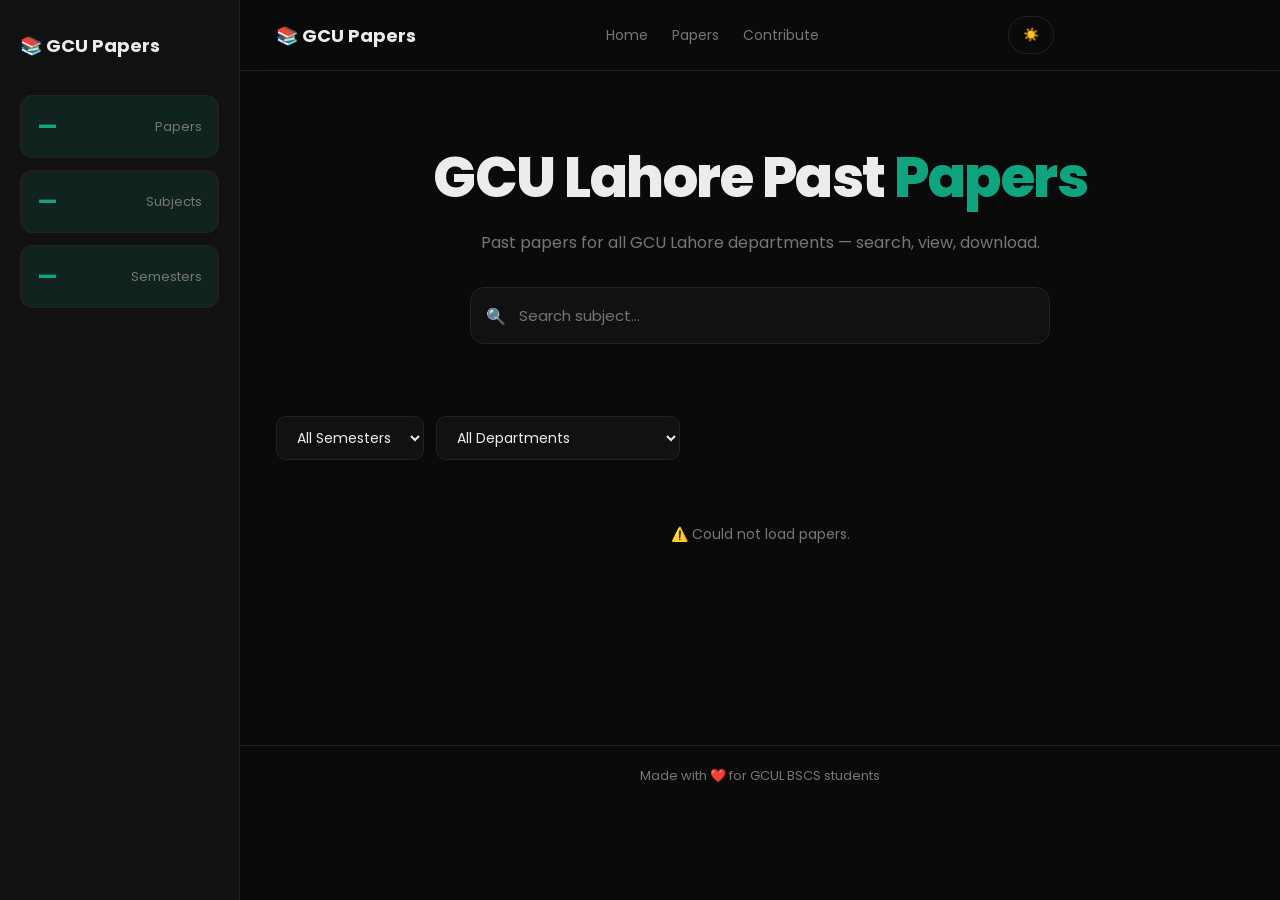
==== frontend/index.html @ 5650f7a6 "toggle theme feature done" ====
<!DOCTYPE html>
<html lang="en">

<head>
  <meta charset="UTF-8">
  <meta name="viewport" content="width=device-width, initial-scale=1.0">
  <meta name="description" content="GCU Lahore past papers for all departments — BSCS, BSSE, BSIT, BSAI and more. Free download.">
<meta name="keywords" content="GCU Lahore past papers, GCUL papers, BSCS past papers, GCU exam papers">
<meta name="author" content="GCU Lahore Students">

<!-- Open Graph (for WhatsApp/Facebook preview) -->
<meta property="og:title" content="GCU Lahore Past Papers">
<meta property="og:description" content="All GCU Lahore past papers in one place — free download">
<meta property="og:url" content="https://gculpapersai.vercel.app">
  <title> GCUL Papers AI</title>
  <link rel="icon" href="data:image/svg+xml,<svg xmlns='http://www.w3.org/2000/svg' viewBox='0 0 100 100'><text y='.9em' font-size='90'>📚</text></svg>">

  <!-- Fonts -->
  <link rel="preconnect" href="https://fonts.googleapis.com">
  <link href="https://fonts.googleapis.com/css2?family=Poppins:wght@700;800&family=DM+Sans:wght@400;500;600&display=swap" rel="stylesheet">

  <!-- Google Identity Services (for login) -->
  <script src="https://accounts.google.com/gsi/client" async defer></script>

  <link rel="stylesheet" href="style.css">
</head>

<body>

  <div class="app">

    <!-- ═══ SIDEBAR ═══ -->
    <aside class="sidebar">
      <div class="sidebar-logo">📚 GCU Papers</div>

      <div class="sidebar-stats">
        <div class="stat-pill">
          <strong id="statPapers">—</strong>
          <span>Papers</span>
        </div>
        <div class="stat-pill">
          <strong id="statSubjects">—</strong>
          <span>Subjects</span>
        </div>
        <div class="stat-pill">
          <strong id="statSemesters">—</strong>
          <span>Semesters</span>
        </div>
      </div>
    </aside>

    <!-- ═══ MAIN ═══ -->
    <div class="main">

      <!-- Topbar -->
      <nav class="topbar">
        <div class="topbar-logo">📚 GCU Papers</div>

        <div class="topbar-links">
          <a href="#">Home</a>
          <a href="#">Papers</a>
          <a href="https://forms.gle/YOUR_FORM_ID" target="_blank">Contribute</a>
        </div>
        <button class="btn btn-outline" onclick="toggleTheme()" id="themeBtn">☀️</button>
        <!-- Google Login Button renders here -->
        <div id="authSection">
          <div id="googleBtn"></div>
        </div>
      </nav>

      <!-- Hero -->
      <section class="hero">
       <title>📚 GCU Lahore Past Papers</title>

<h1>GCU Lahore Past <span>Papers</span></h1>
<p>Past papers for all GCU Lahore departments — search, view, download.</p>

        <div class="search-wrap">
          <span class="search-icon">🔍</span>
          <input id="searchInput" type="text" placeholder="Search subject…" autocomplete="off">
        </div>
      </section>

      <!-- Toolbar -->
      <div class="toolbar">
        <select id="semesterFilter">
          <option value="">All Semesters</option>
          <option value="1">Semester 1</option>
          <option value="2">Semester 2</option>
          <option value="3">Semester 3</option>
          <option value="4">Semester 4</option>
          <option value="5">Semester 5</option>
          <option value="6">Semester 6</option>
          <option value="7">Semester 7</option>
          <option value="8">Semester 8</option>
        </select>

        <select id="deptFilter">
        <option value="">All Departments</option>
        <option value="BSCS">BS Computer Science</option>
        <option value="BSSE">BS Software Engineering</option>
        <option value="BSIT">BS Information Technology</option>
        <option value="BSAI">BS Artificial Intelligence</option>
        <option value="BSMATH">BS Mathematics</option>
        <option value="BSPHY">BS Physics</option>
        <option value="BSCHEM">BS Chemistry</option>
        <option value="BSECON">BS Economics</option>
        <option value="BSENG">BS English</option>
        <option value="BSURDU">BS Urdu</option>
        <option value="BSISL">BS Islamiyat</option>
        <option value="BSSTAT">BS Statistics</option>
        <option value="BSPSYCH">BS Psychology</option>
        <option value="BBA">BBA</option>
        <option value="OTHER">Other</option>
</select>

        <span id="resultCount"></span>
      </div>

      <!-- Papers Grid -->
      <div class="papers-grid" id="papersGrid">
        <p class="state-msg">Loading papers…</p>
      </div>

        <div id="pagination" style="display:flex; justify-content:center; align-items:center; gap:16px; padding:20px 0 60px;"></div>
      <footer>Made with ❤️ for GCUL BSCS students</footer>
    </div>

  </div>

  <!-- ═══ PDF MODAL ═══ -->
  <div class="modal-overlay" id="pdfModal">
    <div class="modal-box">
      <div class="modal-header">
        <span id="pdfTitle">Paper Preview</span>
        <button class="modal-close" id="closeModal">✕</button>
      </div>
      <iframe id="pdfViewer" src=""></iframe>
    </div>
  </div>

  <!-- ═══ UPLOAD MODAL ═══ -->
  <div class="modal-overlay" id="uploadModal">
    <div class="modal-box modal-box--form">

      <div class="modal-header">
        <span>Upload a Paper</span>
        <button class="modal-close" onclick="closeUploadModal()">✕</button>
      </div>

      <form id="uploadForm" class="upload-form">

        <div class="form-row">
          <label>Subject Name
            <input type="text" name="subject" placeholder="e.g. Computer Networks" required>
          </label>
        </div>

        <div class="form-row form-row--2col">
          <label>Semester
            <select name="semester" required>
              <option value="">Select</option>
              <option value="1">1</option><option value="2">2</option>
              <option value="3">3</option><option value="4">4</option>
              <option value="5">5</option><option value="6">6</option>
              <option value="7">7</option><option value="8">8</option>
            </select>
          </label>

          <label>Year
            <input type="number" name="year" placeholder="2024" min="2000" max="2099" required>
          </label>
        </div>

        <div class="form-row form-row--2col">
          <label>Paper Type
            <select name="type" required>
              <option value="">Select</option>
              <option value="Mid Term">Mid Term</option>
              <option value="Final Term">Final Term</option>
            </select>
          </label>

          <label>Department
            <select name="department" required>
              <option value="">Select</option>
              <option value="BSCS">BSCS</option>
              <option value="BSSE">BSSE</option>
              <option value="BSIT">BSIT</option>
              <option value="BSAI">BSAI</option>
            </select>
          </label>
        </div>

        <div class="form-row">
          <label>PDF File (max 10MB)
            <input type="file" name="pdfFile" accept=".pdf" required>
          </label>
        </div>

        <p id="uploadStatus" class="upload-status"></p>

        <button type="submit" class="btn btn-download" style="width:100%; padding:14px;">
          Upload Paper
        </button>

      </form>

    </div>
  </div>

  <!-- Scripts — order matters -->
  <script src="config.js"></script>
  <script src="auth.js"></script>
  <script src="upload.js"></script>
  <script src="script.js"></script>

</body>
</html>
---- frontend/style.css ----
/* ============================================================
   TOKENS
   ============================================================ */
:root {
  --bg:          #0a0a0a;
  --topbar:      rgba(10,10,10,.9);
  --surface:     #111111;
  --border:      #222222;
  --border-hover:#10a37f44;
  --text:        #ececec;
  --muted:       #777777;
  --accent:      #10a37f;
  --accent-dim:  rgba(16,163,127,.12);
  --danger:      #e53e3e;
  --radius-card: 16px;
  --radius-btn:  10px;
  --radius-badge:50px;
  --font-main:   'Poppins', sans-serif;
  --font-body:   'Poppins', sans-serif;
  --transition:  .2s ease;
}

/* Light mode — just override tokens */
body.light {
  --bg:          #f5f5f5;
  --surface:     #ffffff;
  --border:      #e0e0e0;
  --topbar:      #dedeeb;
  --border-hover:#10a37f44;
  --text:        #111111;
  --muted:       #666666;
  --accent:      #10a37f;
  --accent-dim:  rgba(16,163,127,.1);
}
/* ============================================================
   RESET & BASE
   ============================================================ */
*, *::before, *::after { box-sizing: border-box; margin: 0; padding: 0; }

body {
  font-family: var(--font-body);
  background: var(--bg);
  color: var(--text);
  min-height: 100vh;
}

/* ============================================================
   LAYOUT
   ============================================================ */
.app {
  display: grid;
  grid-template-columns: 240px 1fr;
  min-height: 100vh;
}

@media (max-width: 860px) {
  .app { grid-template-columns: 1fr; }
  .sidebar { display: none; }
}

/* ============================================================
   SIDEBAR
   ============================================================ */
.sidebar {
  background: var(--surface);
  border-right: 1px solid var(--border);
  padding: 32px 20px;
  position: sticky;
  top: 0;
  height: 100vh;
  display: flex;
  flex-direction: column;
  gap: 36px;
}

.sidebar-logo {
  font-family: var(--font-main);
  font-size: 18px;
  font-weight: 700;
}

.sidebar-stats { display: flex; flex-direction: column; gap: 12px; }

.stat-pill {
  background: var(--accent-dim);
  border: 1px solid var(--border);
  border-radius: 12px;
  padding: 14px 16px;
  display: flex;
  justify-content: space-between;
  align-items: center;
}

.stat-pill strong { font-family: var(--font-main); font-size: 22px; color: var(--accent); }
.stat-pill span   { color: var(--muted); font-size: 13px; }

/* ============================================================
   TOPBAR
   ============================================================ */
.topbar {
  display: flex;
  justify-content: space-between;
  align-items: center;
  padding: 16px 36px;
  border-bottom: 1px solid var(--border);
  position: sticky;
  top: 0;
  background: var(--topbar);
  backdrop-filter: blur(12px);
  z-index: 50;
  gap: 16px;
  flex-wrap: wrap;
}

.topbar-logo { font-family: var(--font-main); font-size: 18px; font-weight: 700; }

.topbar-links { display: flex; gap: 24px; }
.topbar-links a { color: var(--muted); text-decoration: none; font-size: 14px; transition: color var(--transition); }
.topbar-links a:hover { color: var(--text); }

/* ── Auth Section ── */
#authSection { display: flex; align-items: center; }

.user-info {
  display: flex;
  align-items: center;
  gap: 10px;
}

.user-avatar {
  width: 32px;
  height: 32px;
  border-radius: 50%;
  object-fit: cover;
}

.user-name { font-size: 14px; color: var(--muted); }

@media (max-width: 520px) { .topbar-links { display: none; } }

/* ============================================================
   HERO
   ============================================================ */
.hero { padding: 64px 36px 40px; text-align: center; }

.hero h1 {
  font-family: var(--font-main);
  font-size: clamp(32px, 5vw, 56px);
  font-weight: 800;
  letter-spacing: -1.5px;
  margin-bottom: 10px;
}

.hero h1 span { color: var(--accent); }
.hero p { color: var(--muted); font-size: 16px; margin-bottom: 32px; }

.search-wrap { max-width: 580px; margin: 0 auto; position: relative; }

.search-wrap input {
  width: 100%;
  padding: 16px 20px 16px 48px;
  background: var(--surface);
  border: 1px solid var(--border);
  border-radius: 14px;
  color: var(--text);
  font-family: var(--font-body);
  font-size: 15px;
  outline: none;
  transition: border-color var(--transition);
}

.search-wrap input:focus { border-color: var(--accent); }

.search-icon {
  position: absolute;
  left: 16px;
  top: 50%;
  transform: translateY(-50%);
  color: var(--muted);
  pointer-events: none;
}

/* ============================================================
   TOOLBAR
   ============================================================ */
.toolbar {
  display: flex;
  align-items: center;
  gap: 12px;
  padding: 0 36px;
  margin: 32px 0 24px;
  flex-wrap: wrap;
}

.toolbar select {
  background: var(--surface);
  color: var(--text);
  border: 1px solid var(--border);
  border-radius: 10px;
  padding: 10px 16px;
  font-family: var(--font-body);
  font-size: 14px;
  outline: none;
  cursor: pointer;
}

#resultCount { margin-left: auto; color: var(--muted); font-size: 13px; }

/* ============================================================
   PAPERS GRID & CARD
   ============================================================ */
.papers-grid {
  display: grid;
  grid-template-columns: repeat(auto-fill, minmax(300px, 1fr));
  gap: 20px;
  padding: 0 36px 80px;
}

.paper-card {
  background: var(--surface);
  border: 1px solid var(--border);
  border-radius: var(--radius-card);
  padding: 22px;
  display: flex;
  flex-direction: column;
  gap: 10px;
  justify-content: space-between;
  transition: border-color var(--transition), transform var(--transition);
}

.paper-card:hover { border-color: var(--border-hover); transform: translateY(-3px); }

.card-top { display: flex; gap: 8px; flex-wrap: wrap; }

.badge {
  background: var(--accent-dim);
  color: var(--accent);
  font-size: 11px;
  font-weight: 600;
  padding: 4px 10px;
  border-radius: var(--radius-badge);
}

.badge-year { color: var(--muted); background: transparent; border: 1px solid var(--border); }
.badge-dept { color: #a78bfa;      background: rgba(167,139,250,.1); }

.card-title { font-family: var(--font-main); font-size: 16px; font-weight: 700; line-height: 1.35; }
.card-type  { color: var(--muted); font-size: 13px; }

.card-buttons { display: flex; gap: 10px; margin-top: 6px; }

/* ============================================================
   BUTTONS
   ============================================================ */
.btn {
  flex: 1;
  padding: 11px;
  border: none;
  border-radius: var(--radius-btn);
  font-family: var(--font-body);
  font-size: 13px;
  font-weight: 600;
  cursor: pointer;
  transition: opacity var(--transition);
}

.btn:hover    { opacity: .85; }
.btn-view     { background: #1e1e1e; color: var(--text); border: 1px solid var(--border); }
.btn-download { background: var(--accent); color: #fff; }
.btn-upload   { background: var(--accent); color: #fff; padding: 9px 18px; border-radius: 50px; flex: none; font-size: 13px; }
.btn-outline  { background: transparent; color: var(--muted); border: 1px solid var(--border); padding: 8px 14px; border-radius: 50px; flex: none; font-size: 13px; }

/* ============================================================
   MODALS (shared styles)
   ============================================================ */
.modal-overlay {
  position: fixed;
  inset: 0;
  background: rgba(0,0,0,.8);
  display: none;
  justify-content: center;
  align-items: center;
  z-index: 999;
}

.modal-overlay.active { display: flex; }

.modal-box {
  width: 96%;
  height: 92vh;
  background: var(--surface);
  border: 1px solid var(--border);
  border-radius: 18px;
  overflow: hidden;
  display: flex;
  flex-direction: column;
}

/* Smaller box for upload form */
.modal-box--form {
  height: auto;
  max-width: 520px;
  max-height: 92vh;
  overflow-y: auto;
}

.modal-header {
  display: flex;
  justify-content: space-between;
  align-items: center;
  padding: 16px 22px;
  border-bottom: 1px solid var(--border);
  font-family: var(--font-main);
  font-weight: 700;
  position: sticky;
  top: 0;
  background: var(--surface);
}

.modal-close {
  background: none;
  border: none;
  color: var(--muted);
  font-size: 22px;
  cursor: pointer;
  transition: color var(--transition);
  line-height: 1;
}

.modal-close:hover { color: var(--text); }

#pdfViewer { flex: 1; width: 100%; border: none; background: #fff; }

/* ============================================================
   UPLOAD FORM
   ============================================================ */
.upload-form { padding: 24px; display: flex; flex-direction: column; gap: 18px; }

.form-row { display: flex; flex-direction: column; gap: 6px; }

.form-row--2col { display: grid; grid-template-columns: 1fr 1fr; gap: 14px; }

.form-row label {
  font-size: 13px;
  color: var(--muted);
  display: flex;
  flex-direction: column;
  gap: 6px;
}

.upload-form input,
.upload-form select {
  background: #1a1a1a;
  border: 1px solid var(--border);
  border-radius: 10px;
  color: var(--text);
  font-family: var(--font-body);
  font-size: 14px;
  padding: 11px 14px;
  outline: none;
  transition: border-color var(--transition);
}

.upload-form input:focus,
.upload-form select:focus { border-color: var(--accent); }

/* Status message */
.upload-status { font-size: 13px; min-height: 20px; text-align: center; }
.upload-status.success { color: var(--accent); }
.upload-status.error   { color: var(--danger); }
.upload-status.loading { color: var(--muted); }

/* ============================================================
   MISC
   ============================================================ */
.state-msg { color: var(--muted); font-size: 14px; padding: 40px 0; text-align: center; grid-column: 1/-1; }
.auth-error { color: var(--danger); font-size: 12px; margin-top: 6px; }

footer { border-top: 1px solid var(--border); padding: 20px 36px; color: var(--muted); font-size: 13px; text-align: center; }
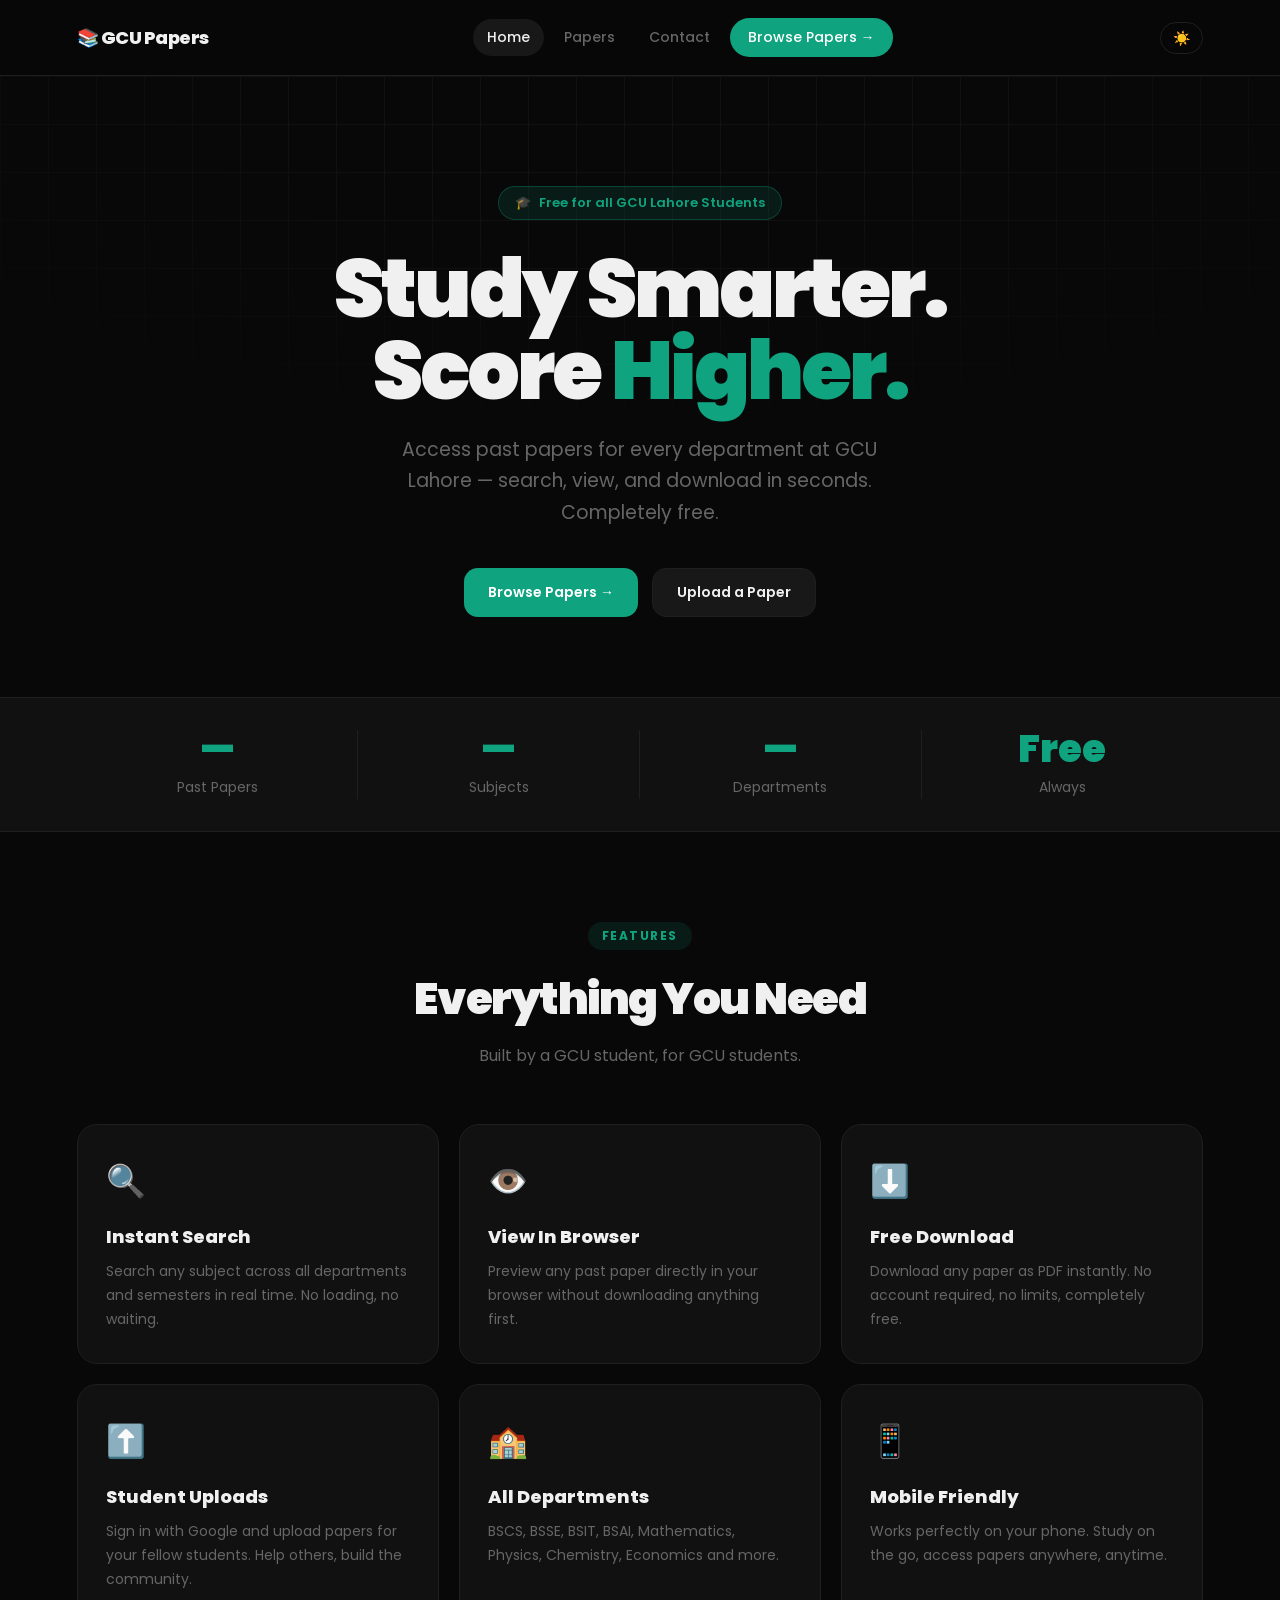
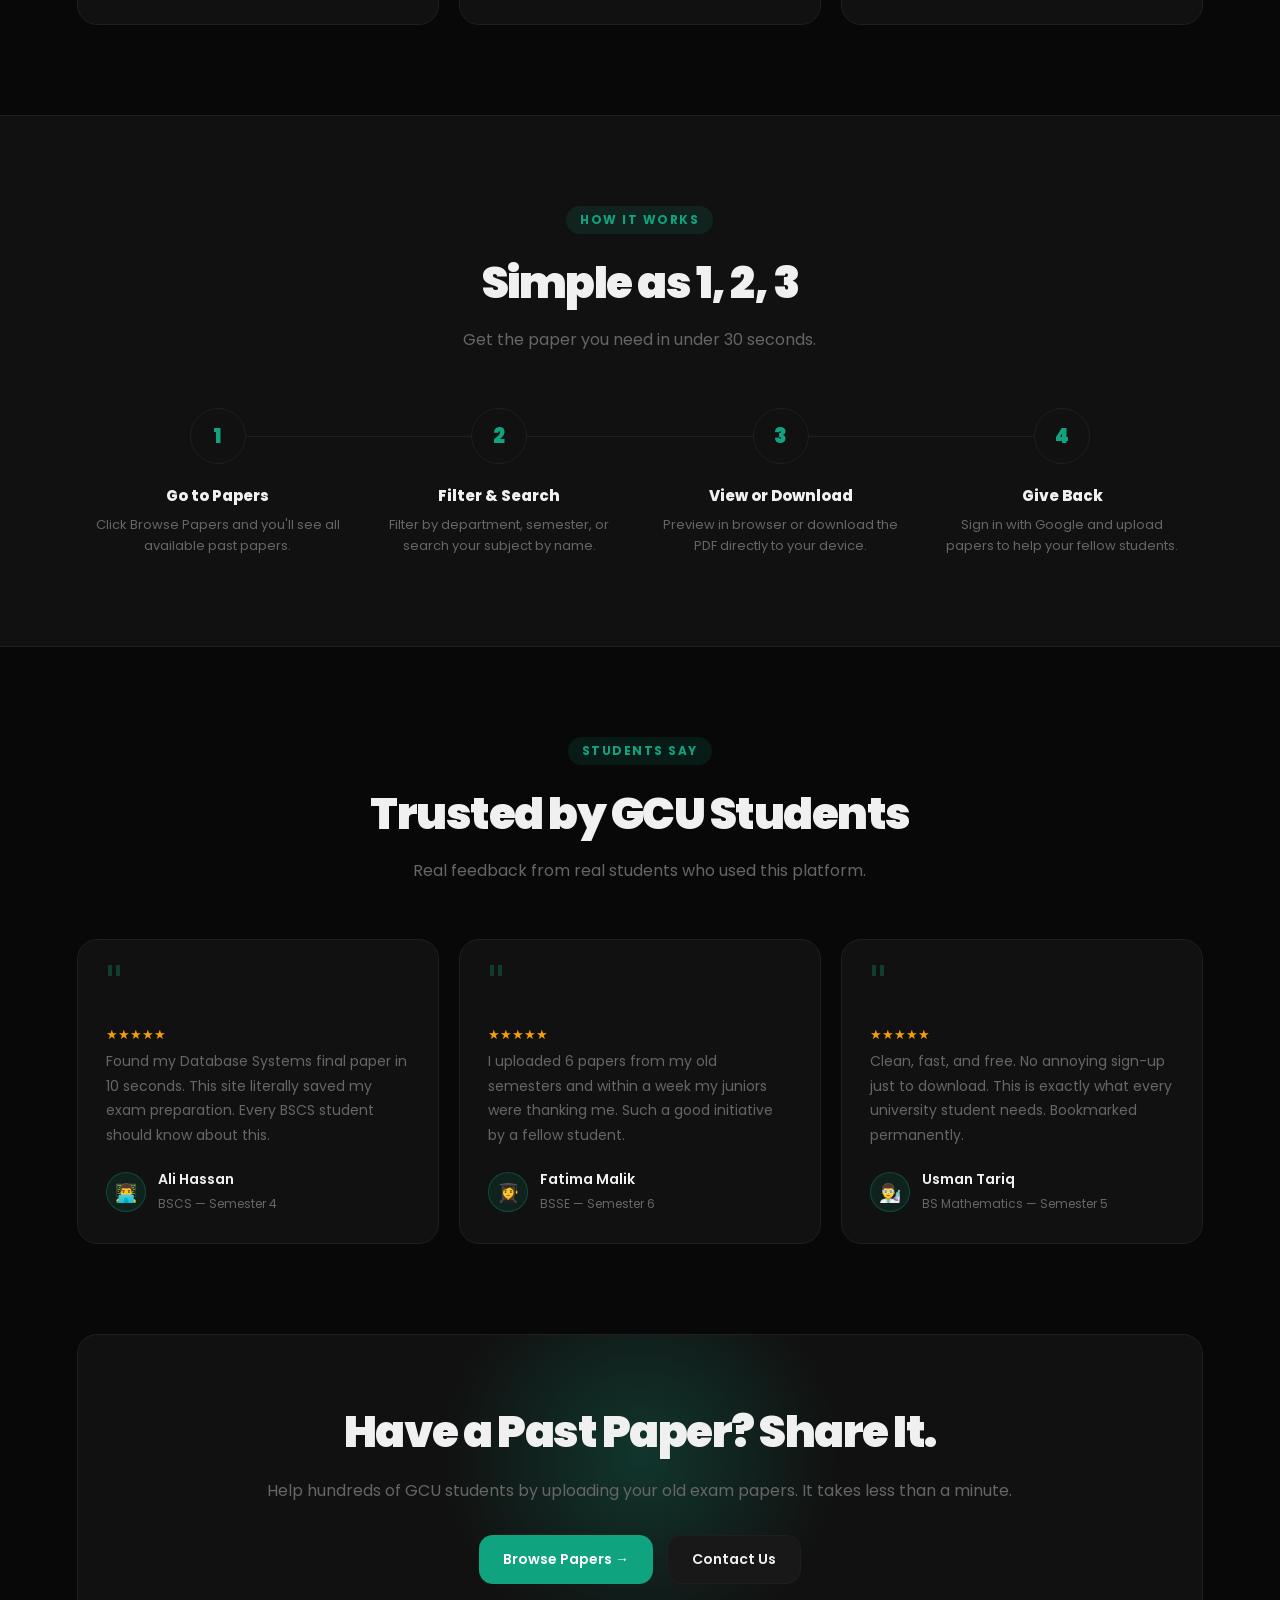
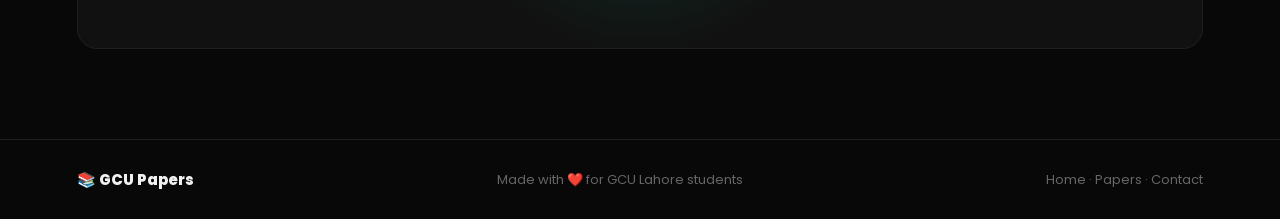
==== commit 7530211d: "V2 of frontend" ====
--- a/frontend/index.html
+++ b/frontend/index.html
@@ -1,219 +1,592 @@
 <!DOCTYPE html>
 <html lang="en">
-
 <head>
   <meta charset="UTF-8">
   <meta name="viewport" content="width=device-width, initial-scale=1.0">
-  <meta name="description" content="GCU Lahore past papers for all departments — BSCS, BSSE, BSIT, BSAI and more. Free download.">
-<meta name="keywords" content="GCU Lahore past papers, GCUL papers, BSCS past papers, GCU exam papers">
-<meta name="author" content="GCU Lahore Students">
-
-<!-- Open Graph (for WhatsApp/Facebook preview) -->
-<meta property="og:title" content="GCU Lahore Past Papers">
-<meta property="og:description" content="All GCU Lahore past papers in one place — free download">
-<meta property="og:url" content="https://gculpapersai.vercel.app">
-  <title> GCUL Papers AI</title>
+  <title>📚 GCU Lahore Past Papers</title>
+  <meta name="description" content="Search, view and download past papers for all GCU Lahore departments — free for every student.">
   <link rel="icon" href="data:image/svg+xml,<svg xmlns='http://www.w3.org/2000/svg' viewBox='0 0 100 100'><text y='.9em' font-size='90'>📚</text></svg>">
-
-  <!-- Fonts -->
-  <link rel="preconnect" href="https://fonts.googleapis.com">
-  <link href="https://fonts.googleapis.com/css2?family=Poppins:wght@700;800&family=DM+Sans:wght@400;500;600&display=swap" rel="stylesheet">
-
-  <!-- Google Identity Services (for login) -->
-  <script src="https://accounts.google.com/gsi/client" async defer></script>
-
-  <link rel="stylesheet" href="style.css">
+  <link rel="stylesheet" href="shared.css">
+  <style>
+    /* ── HERO ── */
+    .hero {
+      padding: 110px 0 80px;
+      text-align: center;
+      position: relative;
+      overflow: hidden;
+    }
+
+    /* subtle grid background */
+    .hero::before {
+      content: '';
+      position: absolute;
+      inset: 0;
+      background-image:
+        linear-gradient(var(--border) 1px, transparent 1px),
+        linear-gradient(90deg, var(--border) 1px, transparent 1px);
+      background-size: 48px 48px;
+      opacity: .4;
+      pointer-events: none;
+    }
+
+    /* radial fade over grid */
+    .hero::after {
+      content: '';
+      position: absolute;
+      inset: 0;
+      background: radial-gradient(ellipse 70% 60% at 50% 0%, transparent 40%, var(--bg) 100%);
+      pointer-events: none;
+    }
+
+    .hero-inner { position: relative; z-index: 1; }
+
+    .hero-badge {
+      display: inline-flex;
+      align-items: center;
+      gap: 8px;
+      background: var(--accent-dim);
+      border: 1px solid rgba(16,163,127,.3);
+      border-radius: var(--radius-pill);
+      padding: 6px 16px;
+      font-size: 13px;
+      color: var(--accent);
+      font-weight: 600;
+      margin-bottom: 28px;
+    }
+
+    .hero h1 {
+      font-family: var(--font-display);
+      font-size: clamp(42px, 7vw, 82px);
+      font-weight: 900;
+      line-height: 1.0;
+      letter-spacing: -3px;
+      margin-bottom: 22px;
+    }
+
+    .hero h1 em {
+      font-style: normal;
+      color: var(--accent);
+    }
+
+    .hero-sub {
+      font-size: clamp(16px, 2vw, 19px);
+      color: var(--muted);
+      max-width: 520px;
+      margin: 0 auto 40px;
+      line-height: 1.65;
+    }
+
+    .hero-actions {
+      display: flex;
+      gap: 14px;
+      justify-content: center;
+      flex-wrap: wrap;
+    }
+
+    /* ── STATS BAR ── */
+    .stats-bar {
+      border-top: 1px solid var(--border);
+      border-bottom: 1px solid var(--border);
+      padding: 32px 0;
+      background: var(--surface);
+    }
+
+    .stats-grid {
+      display: grid;
+      grid-template-columns: repeat(4, 1fr);
+      gap: 0;
+    }
+
+    .stat-item {
+      text-align: center;
+      padding: 0 20px;
+      border-right: 1px solid var(--border);
+    }
+
+    .stat-item:last-child { border-right: none; }
+
+    .stat-number {
+      font-family: var(--font-display);
+      font-size: 38px;
+      font-weight: 900;
+      color: var(--accent);
+      display: block;
+      line-height: 1;
+      margin-bottom: 6px;
+    }
+
+    .stat-label { color: var(--muted); font-size: 14px; }
+
+    @media (max-width: 640px) {
+      .stats-grid { grid-template-columns: repeat(2, 1fr); }
+      .stat-item:nth-child(2) { border-right: none; }
+      .stat-item:nth-child(3) { border-right: 1px solid var(--border); }
+      .stat-item:nth-child(1),
+      .stat-item:nth-child(2) { border-bottom: 1px solid var(--border); padding-bottom: 24px; }
+      .stat-item:nth-child(3),
+      .stat-item:nth-child(4) { padding-top: 24px; }
+    }
+
+    /* ── FEATURES ── */
+    .features-grid {
+      display: grid;
+      grid-template-columns: repeat(3, 1fr);
+      gap: 20px;
+    }
+
+    @media (max-width: 760px) { .features-grid { grid-template-columns: 1fr; } }
+
+    .feature-card {
+      background: var(--surface);
+      border: 1px solid var(--border);
+      border-radius: var(--radius-lg);
+      padding: 32px 28px;
+      transition: border-color var(--t), transform var(--t);
+    }
+
+    .feature-card:hover {
+      border-color: var(--accent-glow);
+      transform: translateY(-4px);
+    }
+
+    .feature-icon {
+      font-size: 32px;
+      margin-bottom: 18px;
+      display: block;
+    }
+
+    .feature-card h3 {
+      font-family: var(--font-display);
+      font-size: 18px;
+      font-weight: 800;
+      margin-bottom: 10px;
+    }
+
+    .feature-card p { color: var(--muted); font-size: 14px; line-height: 1.7; }
+
+    /* ── HOW IT WORKS ── */
+    .steps {
+      display: grid;
+      grid-template-columns: repeat(4, 1fr);
+      gap: 0;
+      position: relative;
+    }
+
+    .steps::before {
+      content: '';
+      position: absolute;
+      top: 28px;
+      left: 12.5%;
+      right: 12.5%;
+      height: 1px;
+      background: var(--border);
+    }
+
+    @media (max-width: 760px) {
+      .steps { grid-template-columns: 1fr 1fr; gap: 32px; }
+      .steps::before { display: none; }
+    }
+
+    @media (max-width: 480px) { .steps { grid-template-columns: 1fr; } }
+
+    .step { text-align: center; padding: 0 16px; }
+
+    .step-num {
+      width: 56px;
+      height: 56px;
+      border-radius: 50%;
+      background: var(--surface);
+      border: 1px solid var(--border);
+      display: flex;
+      align-items: center;
+      justify-content: center;
+      font-family: var(--font-display);
+      font-size: 20px;
+      font-weight: 900;
+      color: var(--accent);
+      margin: 0 auto 20px;
+      position: relative;
+      z-index: 1;
+    }
+
+    .step h4 {
+      font-family: var(--font-display);
+      font-size: 15px;
+      font-weight: 800;
+      margin-bottom: 8px;
+    }
+
+    .step p { color: var(--muted); font-size: 13px; line-height: 1.6; }
+
+    /* ── TESTIMONIALS ── */
+    .testimonials-grid {
+      display: grid;
+      grid-template-columns: repeat(3, 1fr);
+      gap: 20px;
+    }
+
+    @media (max-width: 760px) { .testimonials-grid { grid-template-columns: 1fr; } }
+
+    .testimonial-card {
+      background: var(--surface);
+      border: 1px solid var(--border);
+      border-radius: var(--radius-lg);
+      padding: 28px;
+      position: relative;
+      transition: border-color var(--t);
+    }
+
+    .testimonial-card:hover { border-color: var(--accent-glow); }
+
+    .quote-mark {
+      font-family: var(--font-display);
+      font-size: 56px;
+      color: var(--accent);
+      opacity: .3;
+      line-height: .8;
+      margin-bottom: 12px;
+      display: block;
+    }
+
+    .testimonial-text {
+      font-size: 14px;
+      line-height: 1.75;
+      color: var(--muted);
+      margin-bottom: 22px;
+    }
+
+    .testimonial-author {
+      display: flex;
+      align-items: center;
+      gap: 12px;
+    }
+
+    .author-avatar {
+      width: 40px;
+      height: 40px;
+      border-radius: 50%;
+      background: var(--accent-dim);
+      border: 1px solid rgba(16,163,127,.3);
+      display: flex;
+      align-items: center;
+      justify-content: center;
+      font-size: 18px;
+      flex-shrink: 0;
+    }
+
+    .author-name {
+      font-weight: 600;
+      font-size: 14px;
+      display: block;
+    }
+
+    .author-dept { color: var(--muted); font-size: 12px; }
+
+    .stars { color: #f59e0b; font-size: 13px; margin-bottom: 4px; }
+
+    /* ── CTA BANNER ── */
+    .cta-banner {
+      background: var(--surface);
+      border: 1px solid var(--border);
+      border-radius: var(--radius-lg);
+      padding: 64px 48px;
+      text-align: center;
+      position: relative;
+      overflow: hidden;
+    }
+
+    .cta-banner::before {
+      content: '';
+      position: absolute;
+      top: -80px;
+      left: 50%;
+      transform: translateX(-50%);
+      width: 400px;
+      height: 400px;
+      background: radial-gradient(circle, var(--accent-glow) 0%, transparent 70%);
+      pointer-events: none;
+    }
+
+    .cta-banner h2 {
+      font-family: var(--font-display);
+      font-size: clamp(28px, 4vw, 44px);
+      font-weight: 900;
+      letter-spacing: -1.5px;
+      margin-bottom: 14px;
+      position: relative;
+    }
+
+    .cta-banner p {
+      color: var(--muted);
+      font-size: 16px;
+      margin-bottom: 32px;
+      position: relative;
+    }
+
+    .cta-banner .hero-actions { position: relative; }
+
+    /* ── SECTION HEADERS ── */
+    .section-header { text-align: center; margin-bottom: 56px; }
+
+    .section-tag {
+      display: inline-block;
+      background: var(--accent-dim);
+      color: var(--accent);
+      font-size: 12px;
+      font-weight: 700;
+      letter-spacing: 1.5px;
+      text-transform: uppercase;
+      padding: 5px 14px;
+      border-radius: var(--radius-pill);
+      margin-bottom: 16px;
+    }
+
+    .section-header h2 {
+      font-family: var(--font-display);
+      font-size: clamp(28px, 4vw, 44px);
+      font-weight: 900;
+      letter-spacing: -1.5px;
+      margin-bottom: 12px;
+    }
+
+    .section-header p { color: var(--muted); font-size: 16px; max-width: 480px; margin: 0 auto; }
+  </style>
 </head>
-
 <body>
 
-  <div class="app">
-
-    <!-- ═══ SIDEBAR ═══ -->
-    <aside class="sidebar">
-      <div class="sidebar-logo">📚 GCU Papers</div>
-
-      <div class="sidebar-stats">
-        <div class="stat-pill">
-          <strong id="statPapers">—</strong>
-          <span>Papers</span>
-        </div>
-        <div class="stat-pill">
-          <strong id="statSubjects">—</strong>
-          <span>Subjects</span>
-        </div>
-        <div class="stat-pill">
-          <strong id="statSemesters">—</strong>
-          <span>Semesters</span>
-        </div>
-      </div>
-    </aside>
-
-    <!-- ═══ MAIN ═══ -->
-    <div class="main">
-
-      <!-- Topbar -->
-      <nav class="topbar">
-        <div class="topbar-logo">📚 GCU Papers</div>
-
-        <div class="topbar-links">
-          <a href="#">Home</a>
-          <a href="#">Papers</a>
-          <a href="https://forms.gle/YOUR_FORM_ID" target="_blank">Contribute</a>
-        </div>
-        <button class="btn btn-outline" onclick="toggleTheme()" id="themeBtn">☀️</button>
-        <!-- Google Login Button renders here -->
-        <div id="authSection">
-          <div id="googleBtn"></div>
-        </div>
-      </nav>
-
-      <!-- Hero -->
-      <section class="hero">
-       <title>📚 GCU Lahore Past Papers</title>
-
-<h1>GCU Lahore Past <span>Papers</span></h1>
-<p>Past papers for all GCU Lahore departments — search, view, download.</p>
-
-        <div class="search-wrap">
-          <span class="search-icon">🔍</span>
-          <input id="searchInput" type="text" placeholder="Search subject…" autocomplete="off">
-        </div>
-      </section>
-
-      <!-- Toolbar -->
-      <div class="toolbar">
-        <select id="semesterFilter">
-          <option value="">All Semesters</option>
-          <option value="1">Semester 1</option>
-          <option value="2">Semester 2</option>
-          <option value="3">Semester 3</option>
-          <option value="4">Semester 4</option>
-          <option value="5">Semester 5</option>
-          <option value="6">Semester 6</option>
-          <option value="7">Semester 7</option>
-          <option value="8">Semester 8</option>
-        </select>
-
-        <select id="deptFilter">
-        <option value="">All Departments</option>
-        <option value="BSCS">BS Computer Science</option>
-        <option value="BSSE">BS Software Engineering</option>
-        <option value="BSIT">BS Information Technology</option>
-        <option value="BSAI">BS Artificial Intelligence</option>
-        <option value="BSMATH">BS Mathematics</option>
-        <option value="BSPHY">BS Physics</option>
-        <option value="BSCHEM">BS Chemistry</option>
-        <option value="BSECON">BS Economics</option>
-        <option value="BSENG">BS English</option>
-        <option value="BSURDU">BS Urdu</option>
-        <option value="BSISL">BS Islamiyat</option>
-        <option value="BSSTAT">BS Statistics</option>
-        <option value="BSPSYCH">BS Psychology</option>
-        <option value="BBA">BBA</option>
-        <option value="OTHER">Other</option>
-</select>
-
-        <span id="resultCount"></span>
-      </div>
-
-      <!-- Papers Grid -->
-      <div class="papers-grid" id="papersGrid">
-        <p class="state-msg">Loading papers…</p>
-      </div>
-
-        <div id="pagination" style="display:flex; justify-content:center; align-items:center; gap:16px; padding:20px 0 60px;"></div>
-      <footer>Made with ❤️ for GCUL BSCS students</footer>
-    </div>
-
+  <!-- NAV -->
+  <nav class="nav">
+    <div class="nav-logo">📚 GCU Papers</div>
+    <div class="nav-links">
+      <a href="index.html" class="active">Home</a>
+      <a href="papers.html">Papers</a>
+      <a href="contact.html">Contact</a>
+      <a href="papers.html" class="nav-cta btn">Browse Papers →</a>
+    </div>
+    <button class="theme-btn" onclick="toggleTheme()" id="themeBtn">☀️</button>
+  </nav>
+
+  <!-- HERO -->
+  <section class="hero">
+    <div class="container hero-inner">
+      <div class="hero-badge fade-up">
+        <span>🎓</span> Free for all GCU Lahore Students
+      </div>
+      <h1 class="fade-up-2">
+        Study Smarter.<br>
+        Score <em>Higher.</em>
+      </h1>
+      <p class="hero-sub fade-up-3">
+        Access past papers for every department at GCU Lahore —
+        search, view, and download in seconds. Completely free.
+      </p>
+      <div class="hero-actions fade-up-4">
+        <a href="papers.html" class="btn btn-primary">Browse Papers →</a>
+        <a href="papers.html#upload" class="btn btn-ghost">Upload a Paper</a>
+      </div>
+    </div>
+  </section>
+
+  <!-- STATS BAR -->
+  <div class="stats-bar">
+    <div class="container">
+      <div class="stats-grid">
+        <div class="stat-item">
+          <span class="stat-number" id="statPapers">—</span>
+          <span class="stat-label">Past Papers</span>
+        </div>
+        <div class="stat-item">
+          <span class="stat-number" id="statSubjects">—</span>
+          <span class="stat-label">Subjects</span>
+        </div>
+        <div class="stat-item">
+          <span class="stat-number" id="statDepts">—</span>
+          <span class="stat-label">Departments</span>
+        </div>
+        <div class="stat-item">
+          <span class="stat-number">Free</span>
+          <span class="stat-label">Always</span>
+        </div>
+      </div>
+    </div>
   </div>
 
-  <!-- ═══ PDF MODAL ═══ -->
-  <div class="modal-overlay" id="pdfModal">
-    <div class="modal-box">
-      <div class="modal-header">
-        <span id="pdfTitle">Paper Preview</span>
-        <button class="modal-close" id="closeModal">✕</button>
-      </div>
-      <iframe id="pdfViewer" src=""></iframe>
-    </div>
-  </div>
-
-  <!-- ═══ UPLOAD MODAL ═══ -->
-  <div class="modal-overlay" id="uploadModal">
-    <div class="modal-box modal-box--form">
-
-      <div class="modal-header">
-        <span>Upload a Paper</span>
-        <button class="modal-close" onclick="closeUploadModal()">✕</button>
-      </div>
-
-      <form id="uploadForm" class="upload-form">
-
-        <div class="form-row">
-          <label>Subject Name
-            <input type="text" name="subject" placeholder="e.g. Computer Networks" required>
-          </label>
-        </div>
-
-        <div class="form-row form-row--2col">
-          <label>Semester
-            <select name="semester" required>
-              <option value="">Select</option>
-              <option value="1">1</option><option value="2">2</option>
-              <option value="3">3</option><option value="4">4</option>
-              <option value="5">5</option><option value="6">6</option>
-              <option value="7">7</option><option value="8">8</option>
-            </select>
-          </label>
-
-          <label>Year
-            <input type="number" name="year" placeholder="2024" min="2000" max="2099" required>
-          </label>
-        </div>
-
-        <div class="form-row form-row--2col">
-          <label>Paper Type
-            <select name="type" required>
-              <option value="">Select</option>
-              <option value="Mid Term">Mid Term</option>
-              <option value="Final Term">Final Term</option>
-            </select>
-          </label>
-
-          <label>Department
-            <select name="department" required>
-              <option value="">Select</option>
-              <option value="BSCS">BSCS</option>
-              <option value="BSSE">BSSE</option>
-              <option value="BSIT">BSIT</option>
-              <option value="BSAI">BSAI</option>
-            </select>
-          </label>
-        </div>
-
-        <div class="form-row">
-          <label>PDF File (max 10MB)
-            <input type="file" name="pdfFile" accept=".pdf" required>
-          </label>
-        </div>
-
-        <p id="uploadStatus" class="upload-status"></p>
-
-        <button type="submit" class="btn btn-download" style="width:100%; padding:14px;">
-          Upload Paper
-        </button>
-
-      </form>
-
-    </div>
-  </div>
-
-  <!-- Scripts — order matters -->
+  <!-- FEATURES -->
+  <section class="section">
+    <div class="container">
+      <div class="section-header">
+        <span class="section-tag">Features</span>
+        <h2>Everything You Need</h2>
+        <p>Built by a GCU student, for GCU students.</p>
+      </div>
+      <div class="features-grid">
+        <div class="feature-card">
+          <span class="feature-icon">🔍</span>
+          <h3>Instant Search</h3>
+          <p>Search any subject across all departments and semesters in real time. No loading, no waiting.</p>
+        </div>
+        <div class="feature-card">
+          <span class="feature-icon">👁️</span>
+          <h3>View In Browser</h3>
+          <p>Preview any past paper directly in your browser without downloading anything first.</p>
+        </div>
+        <div class="feature-card">
+          <span class="feature-icon">⬇️</span>
+          <h3>Free Download</h3>
+          <p>Download any paper as PDF instantly. No account required, no limits, completely free.</p>
+        </div>
+        <div class="feature-card">
+          <span class="feature-icon">⬆️</span>
+          <h3>Student Uploads</h3>
+          <p>Sign in with Google and upload papers for your fellow students. Help others, build the community.</p>
+        </div>
+        <div class="feature-card">
+          <span class="feature-icon">🏫</span>
+          <h3>All Departments</h3>
+          <p>BSCS, BSSE, BSIT, BSAI, Mathematics, Physics, Chemistry, Economics and more.</p>
+        </div>
+        <div class="feature-card">
+          <span class="feature-icon">📱</span>
+          <h3>Mobile Friendly</h3>
+          <p>Works perfectly on your phone. Study on the go, access papers anywhere, anytime.</p>
+        </div>
+      </div>
+    </div>
+  </section>
+
+  <!-- HOW IT WORKS -->
+  <section class="section" style="background: var(--surface); border-top: 1px solid var(--border); border-bottom: 1px solid var(--border);">
+    <div class="container">
+      <div class="section-header">
+        <span class="section-tag">How It Works</span>
+        <h2>Simple as 1, 2, 3</h2>
+        <p>Get the paper you need in under 30 seconds.</p>
+      </div>
+      <div class="steps">
+        <div class="step">
+          <div class="step-num">1</div>
+          <h4>Go to Papers</h4>
+          <p>Click Browse Papers and you'll see all available past papers.</p>
+        </div>
+        <div class="step">
+          <div class="step-num">2</div>
+          <h4>Filter & Search</h4>
+          <p>Filter by department, semester, or search your subject by name.</p>
+        </div>
+        <div class="step">
+          <div class="step-num">3</div>
+          <h4>View or Download</h4>
+          <p>Preview in browser or download the PDF directly to your device.</p>
+        </div>
+        <div class="step">
+          <div class="step-num">4</div>
+          <h4>Give Back</h4>
+          <p>Sign in with Google and upload papers to help your fellow students.</p>
+        </div>
+      </div>
+    </div>
+  </section>
+
+  <!-- TESTIMONIALS -->
+  <section class="section">
+    <div class="container">
+      <div class="section-header">
+        <span class="section-tag">Students Say</span>
+        <h2>Trusted by GCU Students</h2>
+        <p>Real feedback from real students who used this platform.</p>
+      </div>
+      <div class="testimonials-grid">
+        <div class="testimonial-card">
+          <span class="quote-mark">"</span>
+          <div class="stars">★★★★★</div>
+          <p class="testimonial-text">Found my Database Systems final paper in 10 seconds. This site literally saved my exam preparation. Every BSCS student should know about this.</p>
+          <div class="testimonial-author">
+            <div class="author-avatar">👨‍💻</div>
+            <div>
+              <span class="author-name">Ali Hassan</span>
+              <span class="author-dept">BSCS — Semester 4</span>
+            </div>
+          </div>
+        </div>
+        <div class="testimonial-card">
+          <span class="quote-mark">"</span>
+          <div class="stars">★★★★★</div>
+          <p class="testimonial-text">I uploaded 6 papers from my old semesters and within a week my juniors were thanking me. Such a good initiative by a fellow student.</p>
+          <div class="testimonial-author">
+            <div class="author-avatar">👩‍🎓</div>
+            <div>
+              <span class="author-name">Fatima Malik</span>
+              <span class="author-dept">BSSE — Semester 6</span>
+            </div>
+          </div>
+        </div>
+        <div class="testimonial-card">
+          <span class="quote-mark">"</span>
+          <div class="stars">★★★★★</div>
+          <p class="testimonial-text">Clean, fast, and free. No annoying sign-up just to download. This is exactly what every university student needs. Bookmarked permanently.</p>
+          <div class="testimonial-author">
+            <div class="author-avatar">👨‍🔬</div>
+            <div>
+              <span class="author-name">Usman Tariq</span>
+              <span class="author-dept">BS Mathematics — Semester 5</span>
+            </div>
+          </div>
+        </div>
+      </div>
+    </div>
+  </section>
+
+  <!-- CTA BANNER -->
+  <section class="section" style="padding-top: 0;">
+    <div class="container">
+      <div class="cta-banner">
+        <h2>Have a Past Paper? Share It.</h2>
+        <p>Help hundreds of GCU students by uploading your old exam papers. It takes less than a minute.</p>
+        <div class="hero-actions">
+          <a href="papers.html" class="btn btn-primary">Browse Papers →</a>
+          <a href="contact.html" class="btn btn-ghost">Contact Us</a>
+        </div>
+      </div>
+    </div>
+  </section>
+
+  <!-- FOOTER -->
+  <footer class="footer">
+    <div class="footer-logo">📚 GCU Papers</div>
+    <p>Made with ❤️ for GCU Lahore students</p>
+    <p style="color: var(--muted); font-size: 13px;">
+      <a href="index.html" style="color:var(--muted);">Home</a> ·
+      <a href="papers.html" style="color:var(--muted);">Papers</a> ·
+      <a href="contact.html" style="color:var(--muted);">Contact</a>
+    </p>
+  </footer>
+
   <script src="config.js"></script>
-  <script src="auth.js"></script>
-  <script src="upload.js"></script>
-  <script src="script.js"></script>
+  <script>
+    // Theme toggle
+    function toggleTheme() {
+      const isLight = document.body.classList.toggle("light");
+      localStorage.setItem("theme", isLight ? "light" : "dark");
+      document.getElementById("themeBtn").textContent = isLight ? "🌙" : "☀️";
+    }
+    const saved = localStorage.getItem("theme");
+    if (saved === "light") {
+      document.body.classList.add("light");
+      document.getElementById("themeBtn").textContent = "🌙";
+    }
+
+    // Load live stats from API
+    async function loadStats() {
+      try {
+        const res  = await fetch(`${CONFIG.API_URL}/api/papers/`);
+        const data = await res.json();
+        document.getElementById("statPapers").textContent   = data.length;
+        document.getElementById("statSubjects").textContent = new Set(data.map(p => p.subject)).size;
+        document.getElementById("statDepts").textContent    = new Set(data.map(p => p.department)).size;
+      } catch { /* keep dashes */ }
+    }
+    loadStats();
+  </script>
 
 </body>
-</html>
+</html>
--- a/frontend/shared.css
+++ b/frontend/shared.css
@@ -0,0 +1,180 @@
+/* ============================================================
+   shared.css — tokens + components used across all pages
+   ============================================================ */
+
+/* ── Google Fonts ── */
+@import url('https://fonts.googleapis.com/css2?family=Poppins:wght@700;800;900&family=DM+Sans:ital,opsz,wght@0,9..40,400;0,9..40,500;0,9..40,600;1,9..40,400&display=swap');
+
+/* ── Tokens ── */
+:root {
+  --bg:         #080808;
+  --surface:    #111111;
+  --surface2:   #181818;
+  --border:     #1f1f1f;
+  --text:       #f0f0f0;
+  --muted:      #666666;
+  --accent:     #10a37f;
+  --accent-dim: rgba(16,163,127,.12);
+  --accent-glow:rgba(16,163,127,.25);
+  --danger:     #e53e3e;
+
+  --font-display: 'Poppins', sans-serif;
+  --font-body:    'Poppins', sans-serif;
+
+  --radius-sm:  8px;
+  --radius-md:  14px;
+  --radius-lg:  20px;
+  --radius-pill:50px;
+
+  --ease: cubic-bezier(.16,1,.3,1);
+  --t:    .22s;
+}
+
+/* Light mode */
+body.light {
+  --bg:         #f7f7f5;
+  --surface:    #ffffff;
+  --surface2:   #f0f0ee;
+  --border:     #e5e5e5;
+  --text:       #111111;
+  --muted:      #888888;
+  --accent-dim: rgba(16,163,127,.1);
+}
+
+/* ── Reset ── */
+*,*::before,*::after { box-sizing:border-box; margin:0; padding:0; }
+
+html { scroll-behavior:smooth; }
+
+body {
+  font-family: var(--font-body);
+  background: var(--bg);
+  color: var(--text);
+  min-height: 100vh;
+  transition: background var(--t), color var(--t);
+  -webkit-font-smoothing: antialiased;
+}
+
+a { color: inherit; text-decoration: none; }
+
+/* ── NAV ── */
+.nav {
+  display: flex;
+  justify-content: space-between;
+  align-items: center;
+  padding: 18px 6%;
+  border-bottom: 1px solid var(--border);
+  position: sticky;
+  top: 0;
+  background: rgba(8,8,8,.85);
+  backdrop-filter: blur(16px);
+  z-index: 100;
+  transition: background var(--t);
+}
+
+body.light .nav { background: rgba(247,247,245,.9); }
+
+.nav-logo {
+  font-family: var(--font-display);
+  font-size: 18px;
+  font-weight: 800;
+  letter-spacing: -.5px;
+}
+
+.nav-links {
+  display: flex;
+  align-items: center;
+  gap: 6px;
+}
+
+.nav-links a {
+  padding: 8px 14px;
+  border-radius: var(--radius-pill);
+  font-size: 14px;
+  font-weight: 500;
+  color: var(--muted);
+  transition: color var(--t), background var(--t);
+}
+
+.nav-links a:hover,
+.nav-links a.active {
+  color: var(--text);
+  background: var(--surface2);
+}
+
+.nav-cta {
+  background: var(--accent) !important;
+  color: #fff !important;
+  padding: 9px 18px !important;
+}
+
+.nav-cta:hover { opacity: .88; }
+
+.theme-btn {
+  background: none;
+  border: 1px solid var(--border);
+  border-radius: var(--radius-pill);
+  color: var(--muted);
+  padding: 7px 12px;
+  font-size: 14px;
+  cursor: pointer;
+  transition: border-color var(--t), color var(--t);
+  margin-left: 4px;
+}
+
+.theme-btn:hover { border-color: var(--accent); color: var(--text); }
+
+@media (max-width: 600px) {
+  .nav-links a:not(.nav-cta) { display: none; }
+}
+
+/* ── BUTTONS ── */
+.btn {
+  display: inline-flex;
+  align-items: center;
+  gap: 8px;
+  padding: 13px 24px;
+  border: none;
+  border-radius: var(--radius-md);
+  font-family: var(--font-body);
+  font-size: 14px;
+  font-weight: 600;
+  cursor: pointer;
+  transition: opacity var(--t), transform var(--t);
+}
+
+.btn:hover { opacity: .88; transform: translateY(-1px); }
+.btn:active { transform: translateY(0); }
+
+.btn-primary  { background: var(--accent); color: #fff; }
+.btn-ghost    { background: var(--surface2); color: var(--text); border: 1px solid var(--border); }
+.btn-outline  { background: transparent; color: var(--text); border: 1px solid var(--border); }
+
+/* ── FOOTER ── */
+.footer {
+  border-top: 1px solid var(--border);
+  padding: 28px 6%;
+  display: flex;
+  justify-content: space-between;
+  align-items: center;
+  flex-wrap: wrap;
+  gap: 12px;
+}
+
+.footer-logo { font-family: var(--font-display); font-weight: 800; font-size: 15px; }
+.footer p    { color: var(--muted); font-size: 13px; }
+
+/* ── UTILITIES ── */
+.container { width: 88%; max-width: 1160px; margin: 0 auto; }
+.section   { padding: 90px 0; }
+
+/* fade-up animation */
+@keyframes fadeUp {
+  from { opacity: 0; transform: translateY(24px); }
+  to   { opacity: 1; transform: translateY(0); }
+}
+
+.fade-up { animation: fadeUp .7s var(--ease) both; }
+.fade-up-2 { animation: fadeUp .7s var(--ease) .12s both; }
+.fade-up-3 { animation: fadeUp .7s var(--ease) .24s both; }
+.fade-up-4 { animation: fadeUp .7s var(--ease) .36s both; }
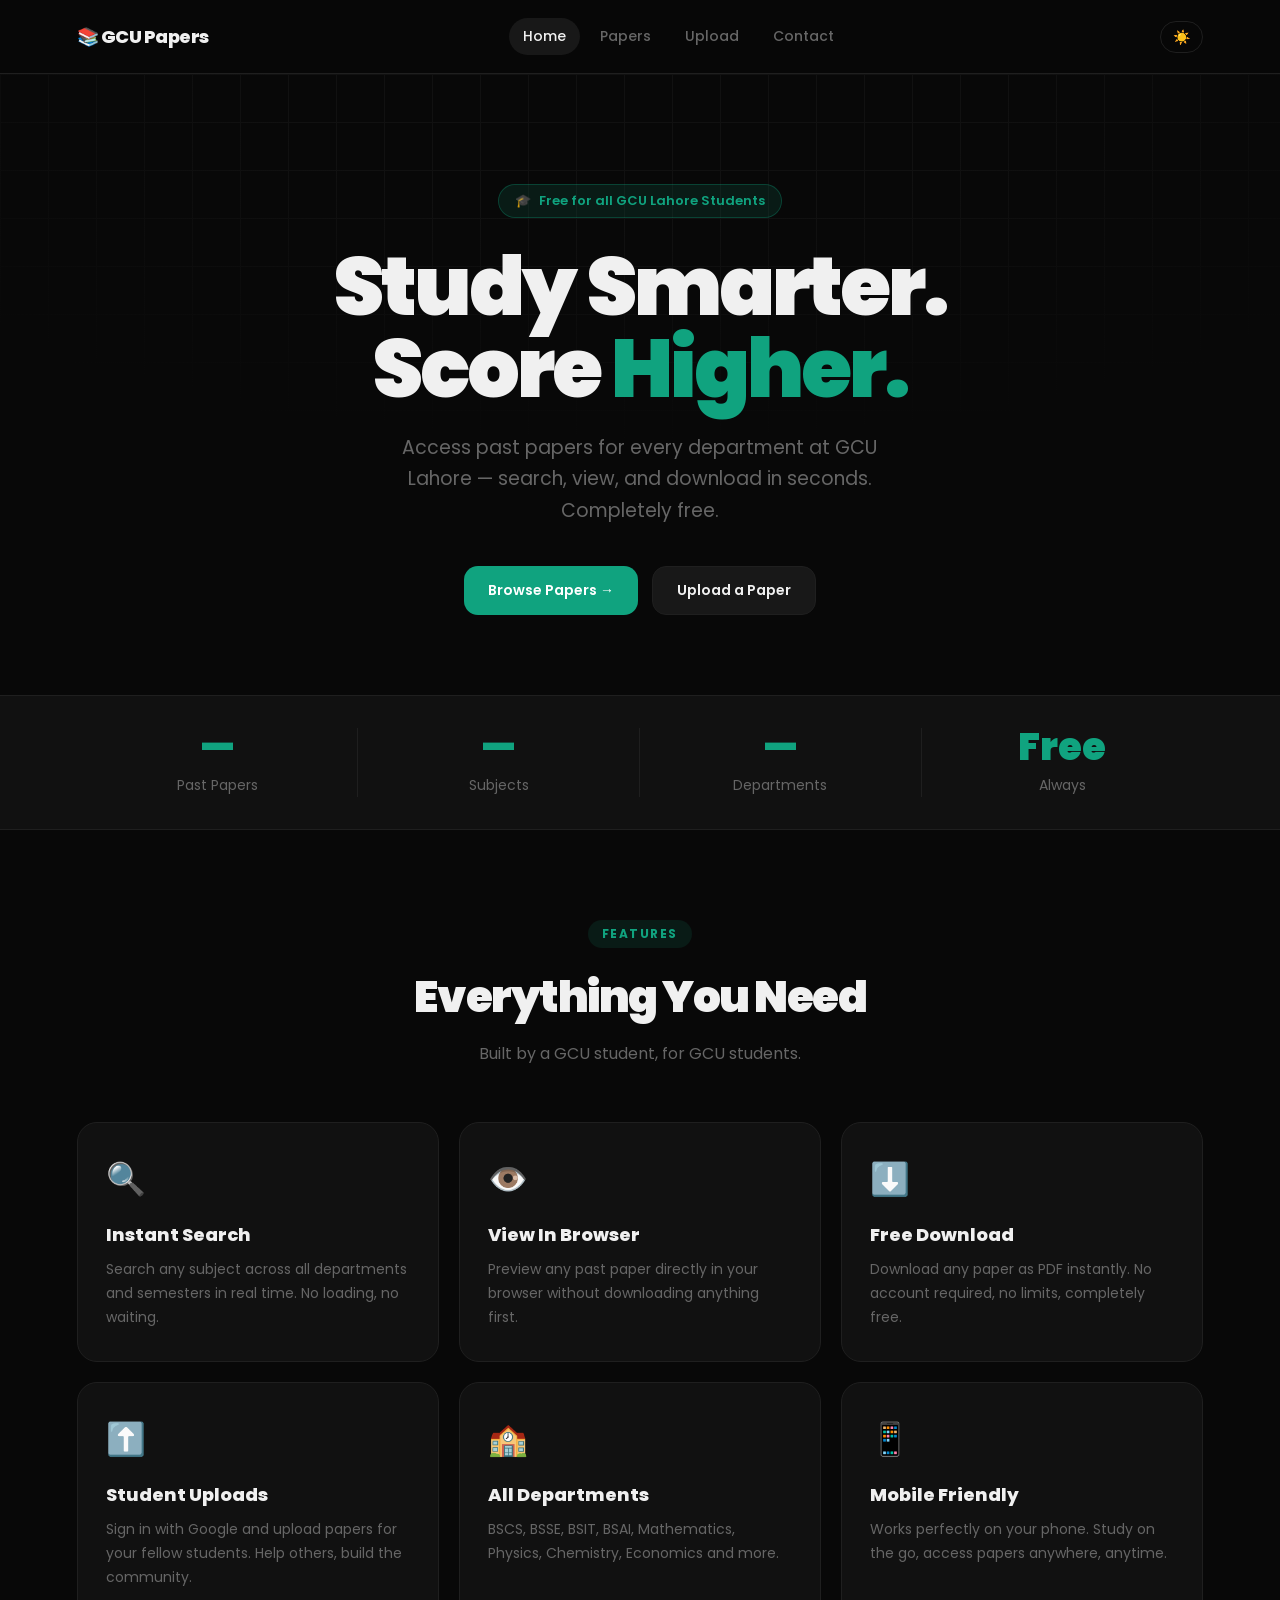
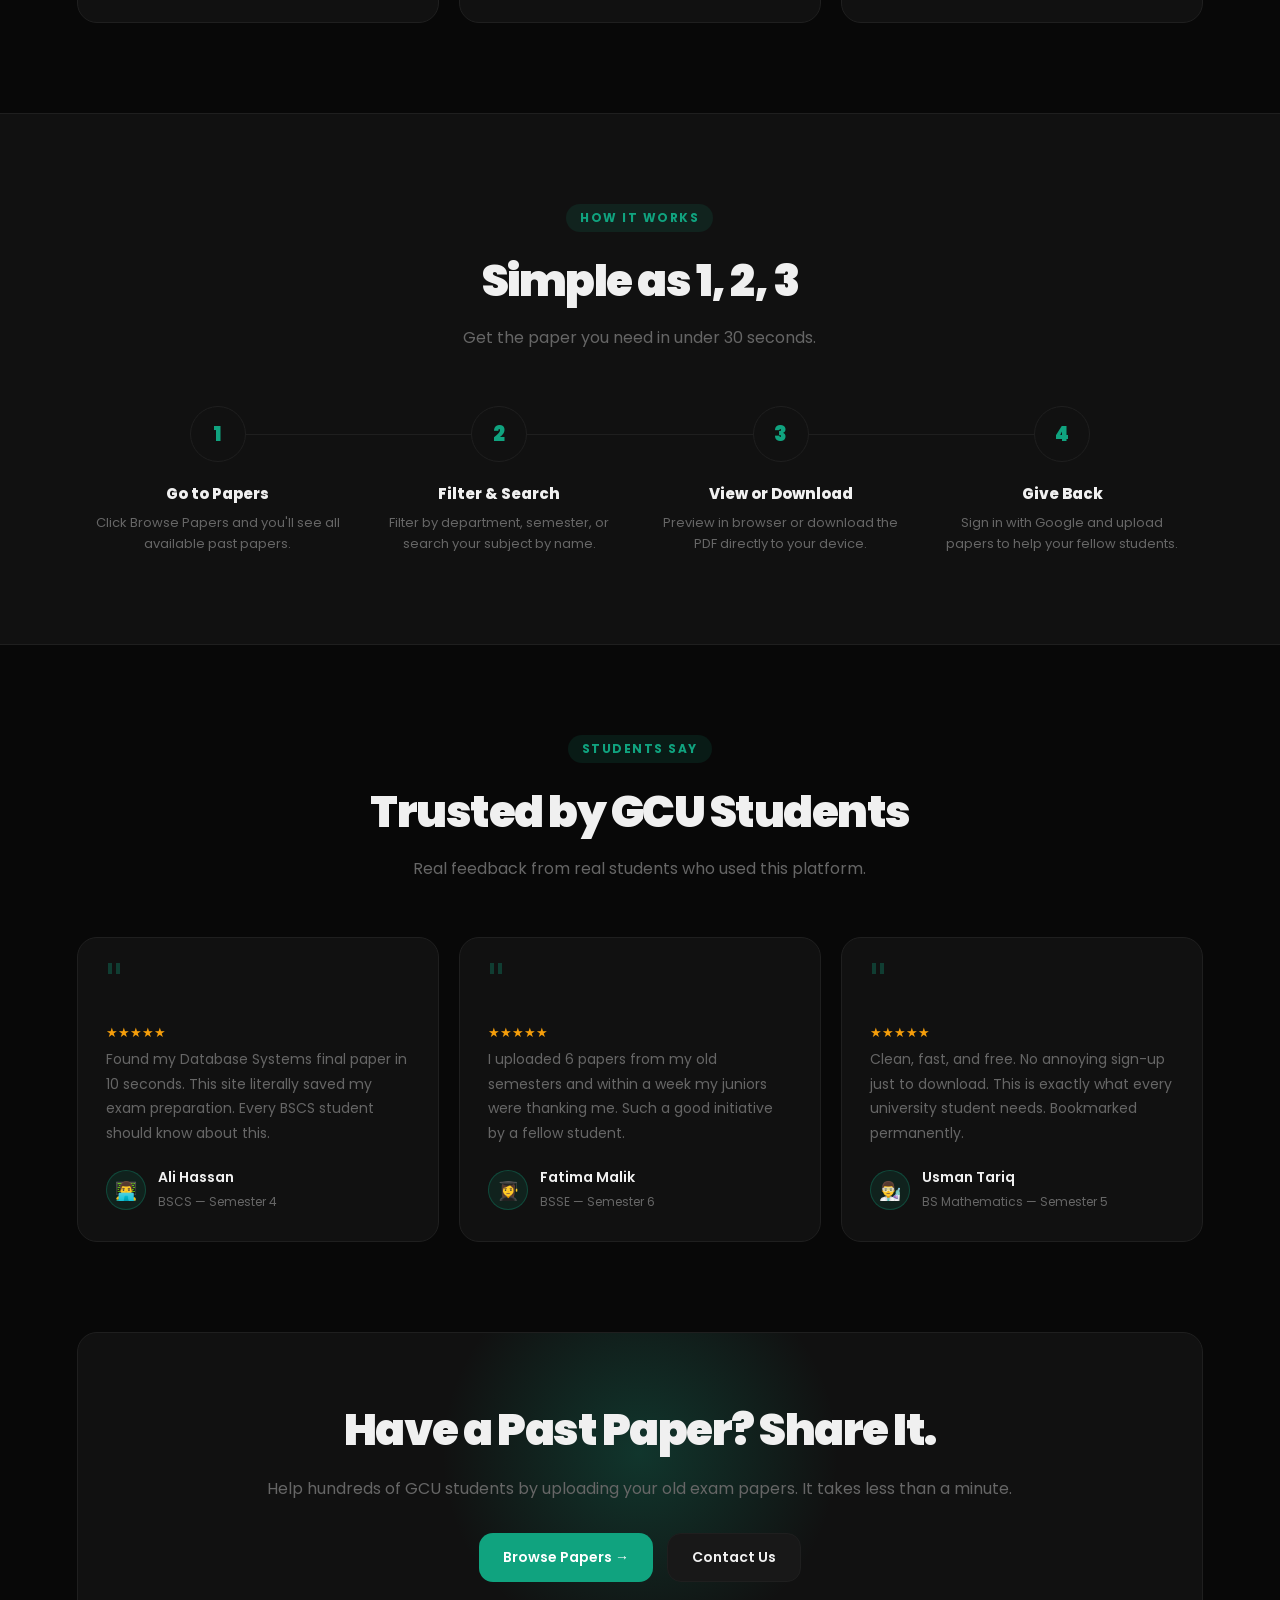
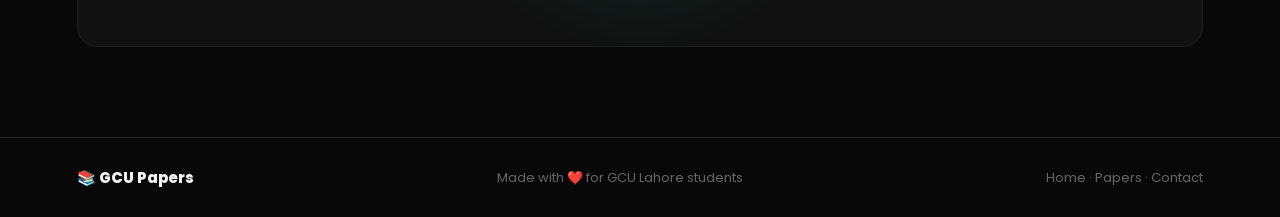
==== commit c1fd58a1: "upload page done" ====
--- a/frontend/index.html
+++ b/frontend/index.html
@@ -3,7 +3,7 @@
 <head>
   <meta charset="UTF-8">
   <meta name="viewport" content="width=device-width, initial-scale=1.0">
-  <title>📚 GCU Lahore Past Papers</title>
+  <title>GCU Lahore Past Papers</title>
   <meta name="description" content="Search, view and download past papers for all GCU Lahore departments — free for every student.">
   <link rel="icon" href="data:image/svg+xml,<svg xmlns='http://www.w3.org/2000/svg' viewBox='0 0 100 100'><text y='.9em' font-size='90'>📚</text></svg>">
   <link rel="stylesheet" href="shared.css">
@@ -354,18 +354,30 @@
 </head>
 <body>
 
-  <!-- NAV -->
-  <nav class="nav">
-    <div class="nav-logo">📚 GCU Papers</div>
-    <div class="nav-links">
-      <a href="index.html" class="active">Home</a>
-      <a href="papers.html">Papers</a>
-      <a href="contact.html">Contact</a>
-      <a href="papers.html" class="nav-cta btn">Browse Papers →</a>
+
+<nav class="nav">
+  <div class="nav-logo">📚 GCU Papers</div>
+
+  <div class="nav-links">
+    <a href="index.html" class="active">Home</a>
+    <a href="papers.html">Papers</a>
+    <a href="upload.html">Upload</a>
+    <a href="contact.html">Contact</a>
+  </div>
+
+  <div style="display:flex; align-items:center; gap:8px;">
+    <div id="authSection">
+      <div id="googleBtn"></div>
     </div>
     <button class="theme-btn" onclick="toggleTheme()" id="themeBtn">☀️</button>
-  </nav>
-
+  </div>
+</nav>
+
+<!-- Mark the active page by adding class="active" to the matching <a> -->
+<!-- index.html   → <a href="index.html"   class="active"> -->
+<!-- papers.html  → <a href="papers.html"  class="active"> -->
+<!-- upload.html  → <a href="upload.html"  class="active"> -->
+<!-- contact.html → <a href="contact.html" class="active"> -->
   <!-- HERO -->
   <section class="hero">
     <div class="container hero-inner">
--- a/frontend/shared.css
+++ b/frontend/shared.css
@@ -177,4 +177,160 @@
 .fade-up { animation: fadeUp .7s var(--ease) both; }
 .fade-up-2 { animation: fadeUp .7s var(--ease) .12s both; }
 .fade-up-3 { animation: fadeUp .7s var(--ease) .24s both; }
-.fade-up-4 { animation: fadeUp .7s var(--ease) .36s both; }+.fade-up-4 { animation: fadeUp .7s var(--ease) .36s both; }
+
+/* ============================================================
+   ADD THIS TO THE BOTTOM OF shared.css
+   Profile navbar dropdown styles
+   ============================================================ */
+
+/* ── Profile wrap ── */
+.profile-wrap {
+  position: relative;
+}
+
+/* ── Profile button (always visible in navbar) ── */
+.profile-btn {
+  display: flex;
+  align-items: center;
+  gap: 8px;
+  background: var(--surface2);
+  border: 1px solid var(--border);
+  border-radius: var(--radius-pill);
+  padding: 6px 14px 6px 6px;
+  cursor: pointer;
+  color: var(--text);
+  font-family: var(--font-body);
+  font-size: 14px;
+  font-weight: 500;
+  transition: border-color var(--t), background var(--t);
+}
+
+.profile-btn:hover {
+  border-color: var(--accent);
+  background: var(--surface);
+}
+
+.profile-avatar {
+  width: 28px;
+  height: 28px;
+  border-radius: 50%;
+  object-fit: cover;
+}
+
+.profile-name {
+  max-width: 120px;
+  overflow: hidden;
+  text-overflow: ellipsis;
+  white-space: nowrap;
+}
+
+.profile-chevron {
+  color: var(--muted);
+  font-size: 11px;
+  transition: transform var(--t);
+}
+
+/* rotate chevron when open */
+.profile-dropdown.open ~ .profile-btn .profile-chevron,
+.profile-btn:has(+ .profile-dropdown.open) .profile-chevron {
+  transform: rotate(180deg);
+}
+
+/* ── Dropdown panel ── */
+.profile-dropdown {
+  position: absolute;
+  top: calc(100% + 10px);
+  right: 0;
+  width: 240px;
+  background: var(--surface);
+  border: 1px solid var(--border);
+  border-radius: var(--radius-md);
+  box-shadow: 0 16px 48px rgba(0,0,0,.3);
+  overflow: hidden;
+  z-index: 200;
+
+  /* hidden by default */
+  opacity: 0;
+  pointer-events: none;
+  transform: translateY(-8px);
+  transition: opacity var(--t), transform var(--t);
+}
+
+/* show on hover (desktop) */
+.profile-wrap:hover .profile-dropdown,
+.profile-dropdown.open {
+  opacity: 1;
+  pointer-events: all;
+  transform: translateY(0);
+}
+
+/* ── Dropdown header (user info) ── */
+.profile-dropdown-header {
+  display: flex;
+  align-items: center;
+  gap: 12px;
+  padding: 14px 16px;
+}
+
+.dropdown-avatar {
+  width: 38px;
+  height: 38px;
+  border-radius: 50%;
+  object-fit: cover;
+  flex-shrink: 0;
+}
+
+.dropdown-name {
+  font-size: 14px;
+  font-weight: 600;
+  white-space: nowrap;
+  overflow: hidden;
+  text-overflow: ellipsis;
+}
+
+.dropdown-email {
+  font-size: 11px;
+  color: var(--muted);
+  white-space: nowrap;
+  overflow: hidden;
+  text-overflow: ellipsis;
+}
+
+/* ── Divider ── */
+.profile-dropdown-divider {
+  height: 1px;
+  background: var(--border);
+}
+
+/* ── Dropdown items ── */
+.dropdown-item {
+  display: flex;
+  align-items: center;
+  gap: 10px;
+  padding: 11px 16px;
+  font-size: 13px;
+  font-weight: 500;
+  color: var(--text);
+  text-decoration: none;
+  background: none;
+  border: none;
+  width: 100%;
+  text-align: left;
+  cursor: pointer;
+  font-family: var(--font-body);
+  transition: background var(--t), color var(--t);
+}
+
+.dropdown-item:hover {
+  background: var(--surface2);
+}
+
+.dropdown-signout {
+  color: #fc8181;
+}
+
+.dropdown-signout:hover {
+  background: rgba(229,62,62,.08);
+  color: #e53e3e;
+}
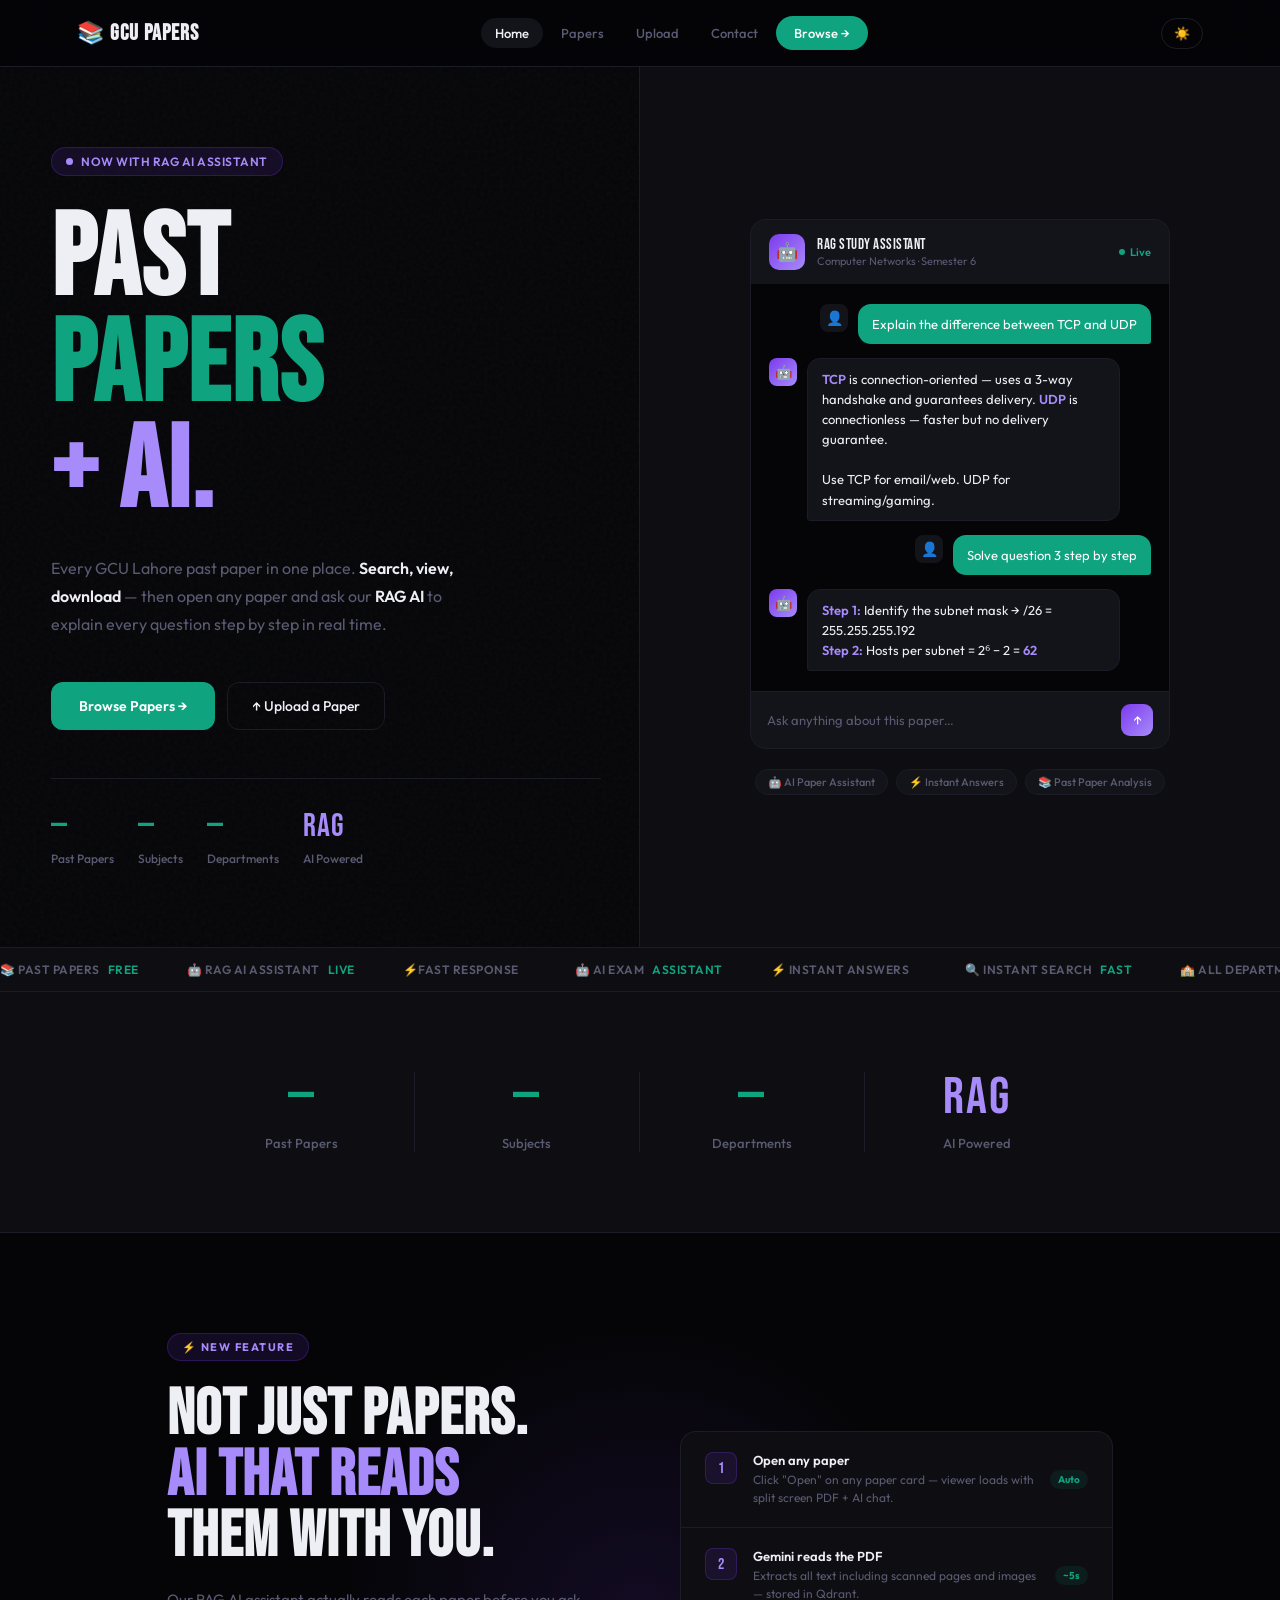
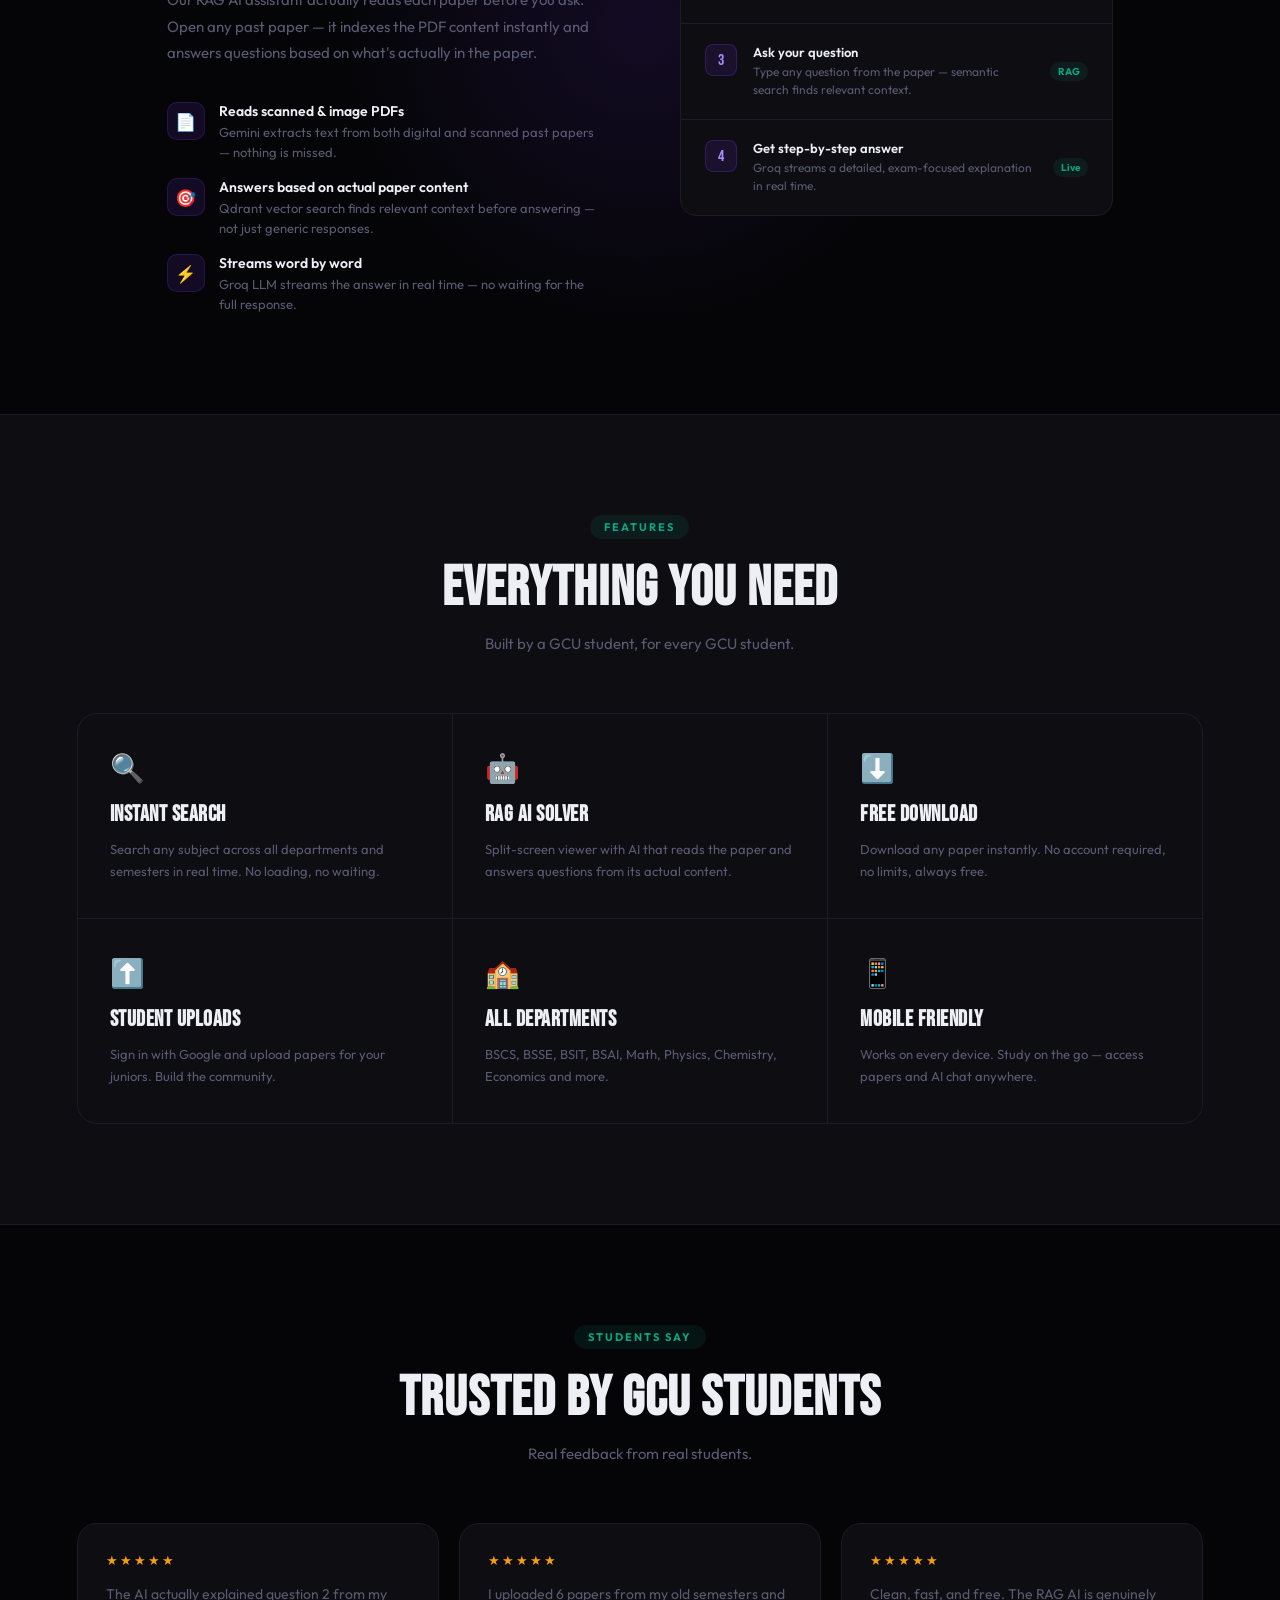
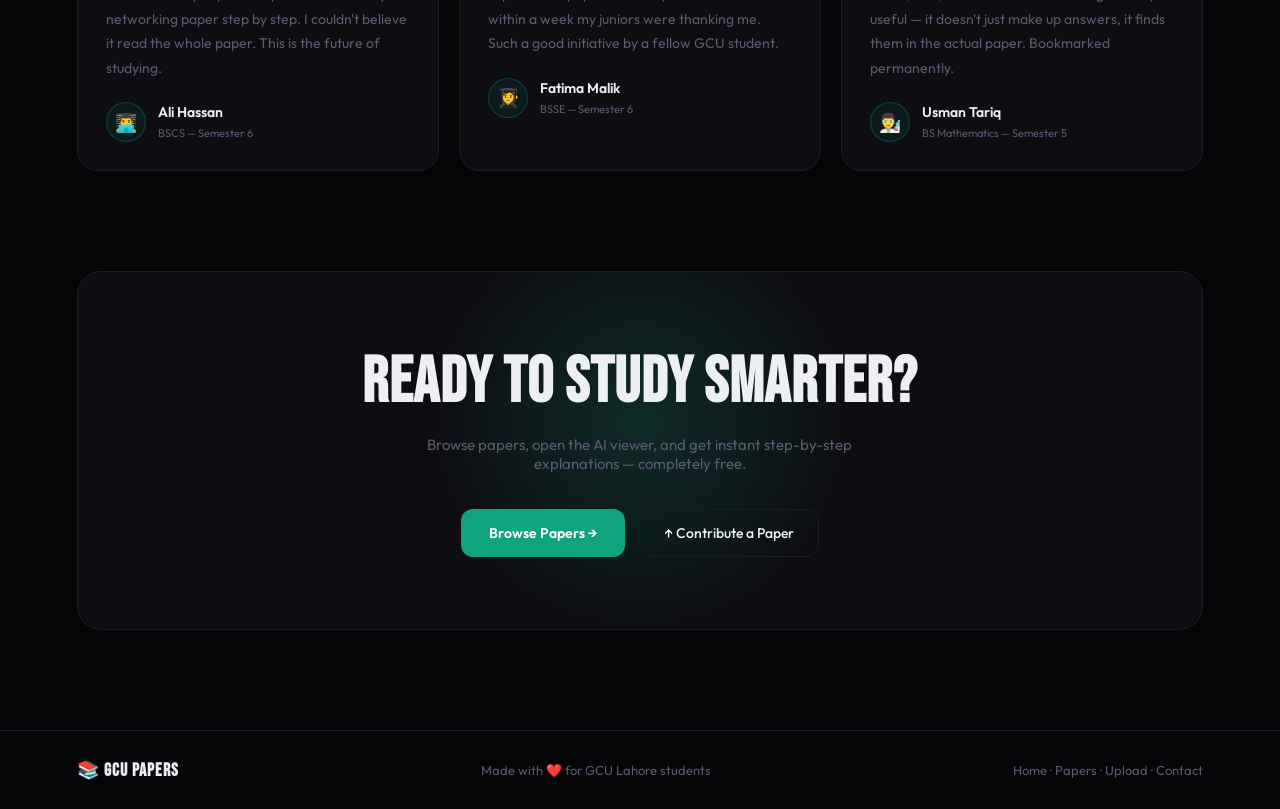
==== commit 307cbb6f: "AI Assistant Agent task done" ====
--- a/frontend/index.html
+++ b/frontend/index.html
@@ -3,222 +3,752 @@
 <head>
   <meta charset="UTF-8">
   <meta name="viewport" content="width=device-width, initial-scale=1.0">
-  <title>GCU Lahore Past Papers</title>
-  <meta name="description" content="Search, view and download past papers for all GCU Lahore departments — free for every student.">
+  <title>GCU Papers AI — Study Smarter</title>
+  <meta name="description" content="Past papers + RAG AI assistant for every GCU Lahore department. Search, view, download and get instant AI explanations.">
   <link rel="icon" href="data:image/svg+xml,<svg xmlns='http://www.w3.org/2000/svg' viewBox='0 0 100 100'><text y='.9em' font-size='90'>📚</text></svg>">
   <link rel="stylesheet" href="shared.css">
+
+  <!-- Distinctive font pairing: Bebas Neue (display) + Outfit (body) -->
+  <link href="https://fonts.googleapis.com/css2?family=Bebas+Neue&family=Outfit:wght@300;400;500;600;700&display=swap" rel="stylesheet">
+
   <style>
-    /* ── HERO ── */
+    /* ── Override shared font vars for this page ── */
+    :root {
+      --font-display: 'Bebas Neue', sans-serif;
+      --font-body:    'Outfit', sans-serif;
+      --bg:           #050508;
+      --surface:      #0d0d12;
+      --surface2:     #13131a;
+      --border:       #1c1c26;
+      --text:         #eeeef5;
+      --muted:        #5a5a72;
+      --accent:       #10a37f;
+      --accent-dim:   rgba(16,163,127,.1);
+      --accent-glow:  rgba(16,163,127,.2);
+      --purple:       #7c3aed;
+      --purple-dim:   rgba(124,58,237,.12);
+      --purple-glow:  rgba(124,58,237,.25);
+    }
+
+    body.light {
+      --bg:       #f4f4f8;
+      --surface:  #ffffff;
+      --surface2: #ebebf0;
+      --border:   #dddde8;
+      --text:     #0d0d12;
+      --muted:    #8080a0;
+    }
+
+    * { box-sizing: border-box; margin: 0; padding: 0; }
+    body { font-family: var(--font-body); background: var(--bg); color: var(--text); overflow-x: hidden; }
+
+    /* ── NAV ── */
+    .nav {
+      display: flex;
+      justify-content: space-between;
+      align-items: center;
+      padding: 16px 6%;
+      border-bottom: 1px solid var(--border);
+      position: sticky;
+      top: 0;
+      background: rgba(5,5,8,.88);
+      backdrop-filter: blur(20px);
+      z-index: 100;
+    }
+
+    body.light .nav { background: rgba(244,244,248,.9); }
+
+    .nav-logo { font-family: var(--font-display); font-size: 22px; letter-spacing: 1px; }
+
+    .nav-links { display: flex; align-items: center; gap: 4px; }
+
+    .nav-links a {
+      padding: 7px 14px;
+      border-radius: 50px;
+      font-size: 13px;
+      font-weight: 500;
+      color: var(--muted);
+      text-decoration: none;
+      transition: color .2s, background .2s;
+    }
+
+    .nav-links a:hover, .nav-links a.active { color: var(--text); background: var(--surface2); }
+
+    .nav-cta {
+      background: var(--accent) !important;
+      color: #fff !important;
+    }
+
+    .theme-btn {
+      background: none;
+      border: 1px solid var(--border);
+      border-radius: 50px;
+      color: var(--muted);
+      padding: 7px 12px;
+      font-size: 13px;
+      cursor: pointer;
+      margin-left: 4px;
+      transition: border-color .2s;
+    }
+
+    .theme-btn:hover { border-color: var(--accent); }
+
+    @media (max-width: 600px) { .nav-links a:not(.nav-cta) { display: none; } }
+
+    /* ============================================================
+       HERO — full viewport, editorial layout
+       ============================================================ */
     .hero {
-      padding: 110px 0 80px;
-      text-align: center;
+      min-height: 96vh;
+      display: grid;
+      grid-template-columns: 1fr 1fr;
+      gap: 0;
       position: relative;
       overflow: hidden;
     }
 
-    /* subtle grid background */
+    @media (max-width: 860px) {
+      .hero { grid-template-columns: 1fr; min-height: auto; }
+      .hero-right { display: none; }
+    }
+
+    /* noise texture overlay */
     .hero::before {
       content: '';
       position: absolute;
       inset: 0;
-      background-image:
-        linear-gradient(var(--border) 1px, transparent 1px),
-        linear-gradient(90deg, var(--border) 1px, transparent 1px);
-      background-size: 48px 48px;
-      opacity: .4;
+      background-image: url("data:image/svg+xml,%3Csvg viewBox='0 0 256 256' xmlns='http://www.w3.org/2000/svg'%3E%3Cfilter id='noise'%3E%3CfeTurbulence type='fractalNoise' baseFrequency='0.9' numOctaves='4' stitchTiles='stitch'/%3E%3C/filter%3E%3Crect width='100%25' height='100%25' filter='url(%23noise)' opacity='0.03'/%3E%3C/svg%3E");
       pointer-events: none;
-    }
-
-    /* radial fade over grid */
-    .hero::after {
+      z-index: 0;
+    }
+
+    /* ── LEFT ── */
+    .hero-left {
+      padding: 80px 6% 80px 8%;
+      display: flex;
+      flex-direction: column;
+      justify-content: center;
+      position: relative;
+      z-index: 1;
+      border-right: 1px solid var(--border);
+    }
+
+    @media (max-width: 860px) { .hero-left { padding: 60px 6%; border-right: none; } }
+
+    .hero-eyebrow {
+      display: inline-flex;
+      align-items: center;
+      gap: 8px;
+      background: var(--purple-dim);
+      border: 1px solid rgba(124,58,237,.25);
+      border-radius: 50px;
+      padding: 6px 14px;
+      font-size: 12px;
+      font-weight: 600;
+      color: #a78bfa;
+      letter-spacing: .5px;
+      text-transform: uppercase;
+      margin-bottom: 32px;
+      width: fit-content;
+      animation: fadeUp .6s cubic-bezier(.16,1,.3,1) both;
+    }
+
+    .eyebrow-dot {
+      width: 7px;
+      height: 7px;
+      border-radius: 50%;
+      background: #a78bfa;
+      animation: pulse 2s infinite;
+    }
+
+    @keyframes pulse { 0%,100%{opacity:1} 50%{opacity:.3} }
+
+    .hero-h1 {
+      font-family: var(--font-display);
+      font-size: clamp(64px, 9vw, 120px);
+      line-height: .92;
+      letter-spacing: 2px;
+      margin-bottom: 28px;
+      animation: fadeUp .6s cubic-bezier(.16,1,.3,1) .1s both;
+    }
+
+    .hero-h1 .line-accent { color: var(--accent); }
+    .hero-h1 .line-purple { color: #a78bfa; }
+
+    .hero-desc {
+      font-size: 16px;
+      color: var(--muted);
+      line-height: 1.75;
+      max-width: 420px;
+      margin-bottom: 44px;
+      font-weight: 400;
+      animation: fadeUp .6s cubic-bezier(.16,1,.3,1) .2s both;
+    }
+
+    .hero-desc strong { color: var(--text); font-weight: 600; }
+
+    .hero-btns {
+      display: flex;
+      gap: 12px;
+      flex-wrap: wrap;
+      animation: fadeUp .6s cubic-bezier(.16,1,.3,1) .3s both;
+    }
+
+    .btn-hero-primary {
+      display: inline-flex;
+      align-items: center;
+      gap: 8px;
+      background: var(--accent);
+      color: #fff;
+      padding: 14px 28px;
+      border-radius: 12px;
+      font-family: var(--font-body);
+      font-size: 14px;
+      font-weight: 600;
+      text-decoration: none;
+      transition: opacity .2s, transform .2s;
+    }
+
+    .btn-hero-primary:hover { opacity: .88; transform: translateY(-2px); }
+
+    .btn-hero-ghost {
+      display: inline-flex;
+      align-items: center;
+      gap: 8px;
+      background: transparent;
+      color: var(--text);
+      padding: 14px 24px;
+      border-radius: 12px;
+      border: 1px solid var(--border);
+      font-family: var(--font-body);
+      font-size: 14px;
+      font-weight: 500;
+      text-decoration: none;
+      transition: border-color .2s, transform .2s;
+    }
+
+    .btn-hero-ghost:hover { border-color: var(--accent); transform: translateY(-2px); }
+
+    /* stat pills below buttons */
+    .hero-stats {
+      display: flex;
+      gap: 24px;
+      margin-top: 48px;
+      padding-top: 32px;
+      border-top: 1px solid var(--border);
+      animation: fadeUp .6s cubic-bezier(.16,1,.3,1) .4s both;
+      flex-wrap: wrap;
+    }
+
+    .hero-stat-val {
+      font-family: var(--font-display);
+      font-size: 32px;
+      letter-spacing: 1px;
+      color: var(--accent);
+      display: block;
+      line-height: 1;
+      margin-bottom: 4px;
+    }
+
+    .hero-stat-lbl { font-size: 12px; color: var(--muted); font-weight: 500; }
+
+    /* ── RIGHT — AI demo panel ── */
+    .hero-right {
+      position: relative;
+      background: var(--surface);
+      display: flex;
+      align-items: center;
+      justify-content: center;
+      padding: 60px 48px;
+      z-index: 1;
+    }
+
+    /* glow orb */
+    .hero-right::before {
       content: '';
       position: absolute;
-      inset: 0;
-      background: radial-gradient(ellipse 70% 60% at 50% 0%, transparent 40%, var(--bg) 100%);
+      top: 20%;
+      left: 20%;
+      width: 300px;
+      height: 300px;
+      background: radial-gradient(circle, var(--purple-glow) 0%, transparent 70%);
       pointer-events: none;
     }
 
-    .hero-inner { position: relative; z-index: 1; }
-
-    .hero-badge {
-      display: inline-flex;
-      align-items: center;
+    .ai-demo {
+      width: 100%;
+      max-width: 420px;
+      position: relative;
+      z-index: 1;
+      animation: fadeUp .7s cubic-bezier(.16,1,.3,1) .35s both;
+    }
+
+    /* Demo header */
+    .ai-demo-header {
+      display: flex;
+      align-items: center;
+      gap: 12px;
+      padding: 14px 18px;
+      background: var(--surface2);
+      border: 1px solid var(--border);
+      border-radius: 16px 16px 0 0;
+      border-bottom: none;
+    }
+
+    .ai-demo-icon {
+      width: 36px;
+      height: 36px;
+      border-radius: 10px;
+      background: linear-gradient(135deg, #7c3aed, #a78bfa);
+      display: flex;
+      align-items: center;
+      justify-content: center;
+      font-size: 18px;
+    }
+
+    .ai-demo-title { font-family: var(--font-display); font-size: 15px; letter-spacing: .5px; }
+    .ai-demo-sub   { font-size: 11px; color: var(--muted); }
+
+    .ai-demo-badge {
+      margin-left: auto;
+      display: flex;
+      align-items: center;
+      gap: 5px;
+      font-size: 11px;
+      font-weight: 600;
+      color: var(--accent);
+    }
+
+    .live-dot {
+      width: 6px;
+      height: 6px;
+      border-radius: 50%;
+      background: var(--accent);
+      animation: pulse 2s infinite;
+    }
+
+    /* Demo chat */
+    .ai-demo-body {
+      background: var(--bg);
+      border: 1px solid var(--border);
+      border-top: none;
+      border-bottom: none;
+      padding: 20px 18px;
+      display: flex;
+      flex-direction: column;
+      gap: 14px;
+    }
+
+    .demo-msg {
+      display: flex;
+      gap: 10px;
+      align-items: flex-start;
+      opacity: 0;
+      animation: fadeUp .5s cubic-bezier(.16,1,.3,1) forwards;
+    }
+
+    .demo-msg:nth-child(1) { animation-delay: .8s; }
+    .demo-msg:nth-child(2) { animation-delay: 1.4s; }
+    .demo-msg:nth-child(3) { animation-delay: 2.0s; }
+    .demo-msg:nth-child(4) { animation-delay: 2.6s; }
+
+    .demo-msg--user { flex-direction: row-reverse; }
+
+    .demo-avatar {
+      width: 28px;
+      height: 28px;
+      border-radius: 8px;
+      display: flex;
+      align-items: center;
+      justify-content: center;
+      font-size: 14px;
+      flex-shrink: 0;
+      background: var(--surface2);
+    }
+
+    .demo-msg--ai .demo-avatar { background: linear-gradient(135deg,#7c3aed,#a78bfa); }
+
+    .demo-bubble {
+      max-width: 82%;
+      padding: 10px 14px;
+      border-radius: 13px;
+      font-size: 13px;
+      line-height: 1.55;
+    }
+
+    .demo-msg--user .demo-bubble {
+      background: var(--accent);
+      color: #fff;
+      border-bottom-right-radius: 3px;
+    }
+
+    .demo-msg--ai .demo-bubble {
+      background: var(--surface2);
+      border: 1px solid var(--border);
+      color: var(--text);
+      border-bottom-left-radius: 3px;
+    }
+
+    .demo-bubble strong { color: #a78bfa; font-weight: 600; }
+
+    /* Demo input */
+    .ai-demo-input {
+      display: flex;
+      align-items: center;
+      gap: 10px;
+      padding: 12px 16px;
+      background: var(--surface2);
+      border: 1px solid var(--border);
+      border-radius: 0 0 16px 16px;
+    }
+
+    .demo-input-text {
+      flex: 1;
+      font-size: 13px;
+      color: var(--muted);
+      font-family: var(--font-body);
+    }
+
+    .demo-send {
+      width: 32px;
+      height: 32px;
+      border-radius: 9px;
+      background: linear-gradient(135deg,#7c3aed,#a78bfa);
+      display: flex;
+      align-items: center;
+      justify-content: center;
+      font-size: 14px;
+      color: #fff;
+      flex-shrink: 0;
+    }
+
+    /* ── Feature tags below demo ── */
+    .demo-tags {
+      display: flex;
       gap: 8px;
-      background: var(--accent-dim);
-      border: 1px solid rgba(16,163,127,.3);
-      border-radius: var(--radius-pill);
-      padding: 6px 16px;
-      font-size: 13px;
-      color: var(--accent);
-      font-weight: 600;
-      margin-bottom: 28px;
-    }
-
-    .hero h1 {
-      font-family: var(--font-display);
-      font-size: clamp(42px, 7vw, 82px);
-      font-weight: 900;
-      line-height: 1.0;
-      letter-spacing: -3px;
-      margin-bottom: 22px;
-    }
-
-    .hero h1 em {
-      font-style: normal;
-      color: var(--accent);
-    }
-
-    .hero-sub {
-      font-size: clamp(16px, 2vw, 19px);
+      flex-wrap: wrap;
+      margin-top: 20px;
+      justify-content: center;
+    }
+
+    .demo-tag {
+      display: flex;
+      align-items: center;
+      gap: 6px;
+      background: var(--surface2);
+      border: 1px solid var(--border);
+      border-radius: 50px;
+      padding: 5px 12px;
+      font-size: 11px;
       color: var(--muted);
-      max-width: 520px;
-      margin: 0 auto 40px;
-      line-height: 1.65;
-    }
-
-    .hero-actions {
-      display: flex;
-      gap: 14px;
-      justify-content: center;
-      flex-wrap: wrap;
-    }
-
-    /* ── STATS BAR ── */
-    .stats-bar {
+      font-weight: 500;
+    }
+
+    /* ============================================================
+       MARQUEE — scrolling tech strip
+       ============================================================ */
+    .marquee-strip {
       border-top: 1px solid var(--border);
       border-bottom: 1px solid var(--border);
-      padding: 32px 0;
+      padding: 14px 0;
       background: var(--surface);
-    }
-
-    .stats-grid {
+      overflow: hidden;
+      position: relative;
+    }
+
+    .marquee-track {
+      display: flex;
+      gap: 48px;
+      animation: marquee 24s linear infinite;
+      width: max-content;
+    }
+
+    .marquee-item {
+      display: flex;
+      align-items: center;
+      gap: 8px;
+      font-size: 12px;
+      font-weight: 600;
+      color: var(--muted);
+      letter-spacing: .5px;
+      text-transform: uppercase;
+      white-space: nowrap;
+    }
+
+    .marquee-item span { color: var(--accent); }
+
+    @keyframes marquee { from { transform: translateX(0); } to { transform: translateX(-50%); } }
+
+    /* ============================================================
+       STATS SECTION
+       ============================================================ */
+    .stats-section {
+      padding: 80px 0;
+      background: var(--surface);
+      border-bottom: 1px solid var(--border);
+    }
+
+    .stats-row {
       display: grid;
       grid-template-columns: repeat(4, 1fr);
       gap: 0;
-    }
-
-    .stat-item {
+      max-width: 900px;
+      margin: 0 auto;
+    }
+
+    @media (max-width: 640px) { .stats-row { grid-template-columns: 1fr 1fr; } }
+
+    .stat-block {
       text-align: center;
-      padding: 0 20px;
+      padding: 0 24px;
       border-right: 1px solid var(--border);
     }
 
-    .stat-item:last-child { border-right: none; }
-
-    .stat-number {
+    .stat-block:last-child { border-right: none; }
+
+    @media (max-width: 640px) {
+      .stat-block:nth-child(2) { border-right: none; }
+      .stat-block:nth-child(3) { border-right: 1px solid var(--border); }
+      .stat-block:nth-child(1),
+      .stat-block:nth-child(2) { border-bottom: 1px solid var(--border); padding-bottom: 32px; margin-bottom: 32px; }
+    }
+
+    .stat-block-num {
       font-family: var(--font-display);
-      font-size: 38px;
-      font-weight: 900;
+      font-size: 52px;
+      letter-spacing: 2px;
       color: var(--accent);
+      line-height: 1;
       display: block;
-      line-height: 1;
-      margin-bottom: 6px;
-    }
-
-    .stat-label { color: var(--muted); font-size: 14px; }
-
-    @media (max-width: 640px) {
-      .stats-grid { grid-template-columns: repeat(2, 1fr); }
-      .stat-item:nth-child(2) { border-right: none; }
-      .stat-item:nth-child(3) { border-right: 1px solid var(--border); }
-      .stat-item:nth-child(1),
-      .stat-item:nth-child(2) { border-bottom: 1px solid var(--border); padding-bottom: 24px; }
-      .stat-item:nth-child(3),
-      .stat-item:nth-child(4) { padding-top: 24px; }
-    }
-
-    /* ── FEATURES ── */
+      margin-bottom: 8px;
+    }
+
+    .stat-block-lbl { font-size: 13px; color: var(--muted); font-weight: 500; }
+
+    /* ============================================================
+       AI FEATURE SECTION — the star of the page
+       ============================================================ */
+    .ai-section {
+      padding: 100px 0;
+      position: relative;
+      overflow: hidden;
+    }
+
+    /* purple glow background */
+    .ai-section::before {
+      content: '';
+      position: absolute;
+      top: 50%;
+      left: 50%;
+      transform: translate(-50%,-50%);
+      width: 600px;
+      height: 600px;
+      background: radial-gradient(circle, var(--purple-dim) 0%, transparent 70%);
+      pointer-events: none;
+    }
+
+    .ai-section-inner {
+      max-width: 1100px;
+      margin: 0 auto;
+      padding: 0 6%;
+      display: grid;
+      grid-template-columns: 1fr 1fr;
+      gap: 80px;
+      align-items: center;
+      position: relative;
+      z-index: 1;
+    }
+
+    @media (max-width: 860px) {
+      .ai-section-inner { grid-template-columns: 1fr; gap: 48px; }
+    }
+
+    .ai-section-label {
+      display: inline-flex;
+      align-items: center;
+      gap: 8px;
+      background: var(--purple-dim);
+      border: 1px solid rgba(124,58,237,.25);
+      border-radius: 50px;
+      padding: 6px 14px;
+      font-size: 11px;
+      font-weight: 700;
+      color: #a78bfa;
+      letter-spacing: 1.5px;
+      text-transform: uppercase;
+      margin-bottom: 24px;
+    }
+
+    .ai-section-h2 {
+      font-family: var(--font-display);
+      font-size: clamp(40px, 5vw, 64px);
+      line-height: .95;
+      letter-spacing: 1px;
+      margin-bottom: 20px;
+    }
+
+    .ai-section-h2 em { font-style: normal; color: #a78bfa; }
+
+    .ai-section-desc {
+      color: var(--muted);
+      font-size: 15px;
+      line-height: 1.75;
+      margin-bottom: 36px;
+    }
+
+    /* feature list */
+    .ai-features { display: flex; flex-direction: column; gap: 16px; }
+
+    .ai-feature-row {
+      display: flex;
+      align-items: flex-start;
+      gap: 14px;
+    }
+
+    .ai-feature-icon {
+      width: 38px;
+      height: 38px;
+      border-radius: 10px;
+      background: var(--purple-dim);
+      border: 1px solid rgba(124,58,237,.2);
+      display: flex;
+      align-items: center;
+      justify-content: center;
+      font-size: 17px;
+      flex-shrink: 0;
+    }
+
+    .ai-feature-row h4 { font-size: 14px; font-weight: 600; margin-bottom: 3px; }
+    .ai-feature-row p  { font-size: 13px; color: var(--muted); line-height: 1.5; }
+
+    /* right panel — pipeline diagram */
+    .ai-pipeline {
+      display: flex;
+      flex-direction: column;
+      gap: 0;
+    }
+
+    .pipeline-step {
+      display: flex;
+      align-items: flex-start;
+      gap: 16px;
+      padding: 20px 24px;
+      background: var(--surface);
+      border: 1px solid var(--border);
+      position: relative;
+      transition: border-color .2s;
+    }
+
+    .pipeline-step:first-child { border-radius: 16px 16px 0 0; }
+    .pipeline-step:last-child  { border-radius: 0 0 16px 16px; }
+
+    .pipeline-step:not(:last-child) { border-bottom: none; }
+
+    .pipeline-step:hover { border-color: rgba(124,58,237,.3); z-index: 1; }
+
+    .pipe-num {
+      width: 32px;
+      height: 32px;
+      border-radius: 8px;
+      background: var(--purple-dim);
+      border: 1px solid rgba(124,58,237,.25);
+      display: flex;
+      align-items: center;
+      justify-content: center;
+      font-family: var(--font-display);
+      font-size: 16px;
+      color: #a78bfa;
+      flex-shrink: 0;
+    }
+
+    .pipe-content h4 { font-size: 13px; font-weight: 600; margin-bottom: 3px; }
+    .pipe-content p  { font-size: 12px; color: var(--muted); line-height: 1.5; }
+
+    .pipe-badge {
+      margin-left: auto;
+      font-size: 10px;
+      font-weight: 700;
+      color: var(--accent);
+      background: var(--accent-dim);
+      padding: 3px 8px;
+      border-radius: 50px;
+      flex-shrink: 0;
+      align-self: center;
+    }
+
+    /* ============================================================
+       FEATURES GRID
+       ============================================================ */
+    .features-section {
+      padding: 100px 0;
+      background: var(--surface);
+      border-top: 1px solid var(--border);
+      border-bottom: 1px solid var(--border);
+    }
+
+    .section-head {
+      text-align: center;
+      margin-bottom: 60px;
+    }
+
+    .section-tag {
+      display: inline-block;
+      background: var(--accent-dim);
+      color: var(--accent);
+      font-size: 11px;
+      font-weight: 700;
+      letter-spacing: 2px;
+      text-transform: uppercase;
+      padding: 5px 14px;
+      border-radius: 50px;
+      margin-bottom: 16px;
+    }
+
+    .section-head h2 {
+      font-family: var(--font-display);
+      font-size: clamp(32px, 5vw, 56px);
+      letter-spacing: 1px;
+      margin-bottom: 12px;
+    }
+
+    .section-head p { color: var(--muted); font-size: 15px; max-width: 460px; margin: 0 auto; }
+
     .features-grid {
       display: grid;
       grid-template-columns: repeat(3, 1fr);
-      gap: 20px;
+      gap: 1px;
+      background: var(--border);
+      border: 1px solid var(--border);
+      border-radius: 20px;
+      overflow: hidden;
     }
 
     @media (max-width: 760px) { .features-grid { grid-template-columns: 1fr; } }
 
-    .feature-card {
+    .feat-card {
       background: var(--surface);
-      border: 1px solid var(--border);
-      border-radius: var(--radius-lg);
-      padding: 32px 28px;
-      transition: border-color var(--t), transform var(--t);
-    }
-
-    .feature-card:hover {
-      border-color: var(--accent-glow);
-      transform: translateY(-4px);
-    }
-
-    .feature-icon {
-      font-size: 32px;
-      margin-bottom: 18px;
-      display: block;
-    }
-
-    .feature-card h3 {
+      padding: 36px 32px;
+      transition: background .2s;
+    }
+
+    .feat-card:hover { background: var(--surface2); }
+
+    .feat-icon { font-size: 28px; margin-bottom: 16px; display: block; }
+
+    .feat-card h3 {
       font-family: var(--font-display);
-      font-size: 18px;
-      font-weight: 800;
+      font-size: 22px;
+      letter-spacing: .5px;
       margin-bottom: 10px;
     }
 
-    .feature-card p { color: var(--muted); font-size: 14px; line-height: 1.7; }
-
-    /* ── HOW IT WORKS ── */
-    .steps {
-      display: grid;
-      grid-template-columns: repeat(4, 1fr);
-      gap: 0;
-      position: relative;
-    }
-
-    .steps::before {
-      content: '';
-      position: absolute;
-      top: 28px;
-      left: 12.5%;
-      right: 12.5%;
-      height: 1px;
-      background: var(--border);
-    }
-
-    @media (max-width: 760px) {
-      .steps { grid-template-columns: 1fr 1fr; gap: 32px; }
-      .steps::before { display: none; }
-    }
-
-    @media (max-width: 480px) { .steps { grid-template-columns: 1fr; } }
-
-    .step { text-align: center; padding: 0 16px; }
-
-    .step-num {
-      width: 56px;
-      height: 56px;
-      border-radius: 50%;
-      background: var(--surface);
-      border: 1px solid var(--border);
-      display: flex;
-      align-items: center;
-      justify-content: center;
-      font-family: var(--font-display);
-      font-size: 20px;
-      font-weight: 900;
-      color: var(--accent);
-      margin: 0 auto 20px;
-      position: relative;
-      z-index: 1;
-    }
-
-    .step h4 {
-      font-family: var(--font-display);
-      font-size: 15px;
-      font-weight: 800;
-      margin-bottom: 8px;
-    }
-
-    .step p { color: var(--muted); font-size: 13px; line-height: 1.6; }
-
-    /* ── TESTIMONIALS ── */
+    .feat-card p { color: var(--muted); font-size: 13px; line-height: 1.7; }
+
+    /* ============================================================
+       TESTIMONIALS
+       ============================================================ */
+    .testimonials-section { padding: 100px 0; }
+
     .testimonials-grid {
       display: grid;
       grid-template-columns: repeat(3, 1fr);
@@ -227,41 +757,28 @@
 
     @media (max-width: 760px) { .testimonials-grid { grid-template-columns: 1fr; } }
 
-    .testimonial-card {
+    .tcard {
       background: var(--surface);
       border: 1px solid var(--border);
-      border-radius: var(--radius-lg);
+      border-radius: 20px;
       padding: 28px;
-      position: relative;
-      transition: border-color var(--t);
-    }
-
-    .testimonial-card:hover { border-color: var(--accent-glow); }
-
-    .quote-mark {
-      font-family: var(--font-display);
-      font-size: 56px;
-      color: var(--accent);
-      opacity: .3;
-      line-height: .8;
-      margin-bottom: 12px;
-      display: block;
-    }
-
-    .testimonial-text {
+      transition: border-color .2s, transform .2s;
+    }
+
+    .tcard:hover { border-color: var(--accent-glow); transform: translateY(-3px); }
+
+    .tcard-stars { color: #f59e0b; font-size: 13px; margin-bottom: 14px; letter-spacing: 2px; }
+
+    .tcard-text {
       font-size: 14px;
+      color: var(--muted);
       line-height: 1.75;
-      color: var(--muted);
       margin-bottom: 22px;
     }
 
-    .testimonial-author {
-      display: flex;
-      align-items: center;
-      gap: 12px;
-    }
-
-    .author-avatar {
+    .tcard-author { display: flex; align-items: center; gap: 12px; }
+
+    .tcard-avatar {
       width: 40px;
       height: 40px;
       border-radius: 50%;
@@ -271,330 +788,483 @@
       align-items: center;
       justify-content: center;
       font-size: 18px;
-      flex-shrink: 0;
-    }
-
-    .author-name {
-      font-weight: 600;
-      font-size: 14px;
-      display: block;
-    }
-
-    .author-dept { color: var(--muted); font-size: 12px; }
-
-    .stars { color: #f59e0b; font-size: 13px; margin-bottom: 4px; }
-
-    /* ── CTA BANNER ── */
-    .cta-banner {
+    }
+
+    .tcard-name  { font-size: 14px; font-weight: 600; display: block; }
+    .tcard-dept  { font-size: 11px; color: var(--muted); }
+
+    /* ============================================================
+       CTA BANNER
+       ============================================================ */
+    .cta-section { padding: 0 0 100px; }
+
+    .cta-wrap {
       background: var(--surface);
       border: 1px solid var(--border);
-      border-radius: var(--radius-lg);
-      padding: 64px 48px;
+      border-radius: 24px;
+      padding: 72px 48px;
       text-align: center;
       position: relative;
       overflow: hidden;
     }
 
-    .cta-banner::before {
+    .cta-wrap::before {
       content: '';
       position: absolute;
-      top: -80px;
+      top: -100px;
       left: 50%;
       transform: translateX(-50%);
-      width: 400px;
-      height: 400px;
-      background: radial-gradient(circle, var(--accent-glow) 0%, transparent 70%);
+      width: 500px;
+      height: 500px;
+      background: radial-gradient(circle, var(--accent-glow) 0%, transparent 60%);
       pointer-events: none;
     }
 
-    .cta-banner h2 {
+    .cta-wrap h2 {
       font-family: var(--font-display);
-      font-size: clamp(28px, 4vw, 44px);
-      font-weight: 900;
-      letter-spacing: -1.5px;
+      font-size: clamp(36px, 5vw, 64px);
+      letter-spacing: 1px;
       margin-bottom: 14px;
       position: relative;
     }
 
-    .cta-banner p {
+    .cta-wrap p {
       color: var(--muted);
-      font-size: 16px;
-      margin-bottom: 32px;
+      font-size: 15px;
+      margin-bottom: 36px;
       position: relative;
-    }
-
-    .cta-banner .hero-actions { position: relative; }
-
-    /* ── SECTION HEADERS ── */
-    .section-header { text-align: center; margin-bottom: 56px; }
-
-    .section-tag {
-      display: inline-block;
-      background: var(--accent-dim);
-      color: var(--accent);
-      font-size: 12px;
-      font-weight: 700;
-      letter-spacing: 1.5px;
-      text-transform: uppercase;
-      padding: 5px 14px;
-      border-radius: var(--radius-pill);
-      margin-bottom: 16px;
-    }
-
-    .section-header h2 {
-      font-family: var(--font-display);
-      font-size: clamp(28px, 4vw, 44px);
-      font-weight: 900;
-      letter-spacing: -1.5px;
-      margin-bottom: 12px;
-    }
-
-    .section-header p { color: var(--muted); font-size: 16px; max-width: 480px; margin: 0 auto; }
+      max-width: 480px;
+      margin-left: auto;
+      margin-right: auto;
+    }
+
+    .cta-btns {
+      display: flex;
+      gap: 14px;
+      justify-content: center;
+      flex-wrap: wrap;
+      position: relative;
+    }
+
+    /* ============================================================
+       FOOTER
+       ============================================================ */
+    .footer {
+      border-top: 1px solid var(--border);
+      padding: 28px 6%;
+      display: flex;
+      justify-content: space-between;
+      align-items: center;
+      flex-wrap: wrap;
+      gap: 14px;
+    }
+
+    .footer-logo { font-family: var(--font-display); font-size: 18px; letter-spacing: 1px; }
+    .footer p    { color: var(--muted); font-size: 13px; }
+
+    /* ============================================================
+       ANIMATIONS
+       ============================================================ */
+    @keyframes fadeUp {
+      from { opacity: 0; transform: translateY(20px); }
+      to   { opacity: 1; transform: translateY(0); }
+    }
+
+    .container { width: 88%; max-width: 1160px; margin: 0 auto; }
   </style>
 </head>
 <body>
 
-
-<nav class="nav">
-  <div class="nav-logo">📚 GCU Papers</div>
-
-  <div class="nav-links">
-    <a href="index.html" class="active">Home</a>
-    <a href="papers.html">Papers</a>
-    <a href="upload.html">Upload</a>
-    <a href="contact.html">Contact</a>
+  <!-- NAV -->
+  <nav class="nav">
+    <div class="nav-logo">📚 GCU PAPERS</div>
+    <div class="nav-links">
+      <a href="index.html" class="active">Home</a>
+      <a href="papers.html">Papers</a>
+      <a href="upload.html">Upload</a>
+      <a href="contact.html">Contact</a>
+      <a href="papers.html" class="nav-cta">Browse →</a>
+    </div>
+    <div style="display:flex;align-items:center;gap:8px;">
+      <div id="authSection"><div id="googleBtn"></div></div>
+      <button class="theme-btn" onclick="toggleTheme()" id="themeBtn">☀️</button>
+    </div>
+  </nav>
+
+  <!-- ═══ HERO ═══ -->
+  <section class="hero">
+
+    <!-- LEFT -->
+    <div class="hero-left">
+      <div class="hero-eyebrow">
+        <div class="eyebrow-dot"></div>
+        Now with RAG AI Assistant
+      </div>
+
+      <h1 class="hero-h1">
+        PAST<br>
+        <span class="line-accent">PAPERS</span><br>
+        <span class="line-purple">+ AI.</span>
+      </h1>
+
+      <p class="hero-desc">
+        Every GCU Lahore past paper in one place.
+        <strong>Search, view, download</strong> — then open any paper
+        and ask our <strong>RAG AI</strong> to explain every question
+        step by step in real time.
+      </p>
+
+      <div class="hero-btns">
+        <a href="papers.html" class="btn-hero-primary">Browse Papers →</a>
+        <a href="upload.html" class="btn-hero-ghost">↑ Upload a Paper</a>
+      </div>
+
+      <div class="hero-stats">
+        <div>
+          <span class="hero-stat-val" id="statPapers">—</span>
+          <span class="hero-stat-lbl">Past Papers</span>
+        </div>
+        <div>
+          <span class="hero-stat-val" id="statSubjects">—</span>
+          <span class="hero-stat-lbl">Subjects</span>
+        </div>
+        <div>
+          <span class="hero-stat-val" id="statDepts">—</span>
+          <span class="hero-stat-lbl">Departments</span>
+        </div>
+        <div>
+          <span class="hero-stat-val" style="color:#a78bfa;">RAG</span>
+          <span class="hero-stat-lbl">AI Powered</span>
+        </div>
+      </div>
+    </div>
+
+    <!-- RIGHT — AI demo -->
+    <div class="hero-right">
+      <div class="ai-demo">
+
+        <div class="ai-demo-header">
+          <div class="ai-demo-icon">🤖</div>
+          <div>
+            <div class="ai-demo-title">RAG STUDY ASSISTANT</div>
+            <div class="ai-demo-sub">Computer Networks · Semester 6</div>
+          </div>
+          <div class="ai-demo-badge">
+            <div class="live-dot"></div>
+            Live
+          </div>
+        </div>
+
+        <div class="ai-demo-body">
+          <div class="demo-msg demo-msg--user">
+            <div class="demo-bubble">Explain the difference between TCP and UDP</div>
+            <div class="demo-avatar">👤</div>
+          </div>
+          <div class="demo-msg demo-msg--ai">
+            <div class="demo-avatar">🤖</div>
+            <div class="demo-bubble">
+              <strong>TCP</strong> is connection-oriented — uses a 3-way handshake and guarantees delivery.
+              <strong>UDP</strong> is connectionless — faster but no delivery guarantee.
+              <br><br>Use TCP for email/web. UDP for streaming/gaming.
+            </div>
+          </div>
+          <div class="demo-msg demo-msg--user">
+            <div class="demo-bubble">Solve question 3 step by step</div>
+            <div class="demo-avatar">👤</div>
+          </div>
+          <div class="demo-msg demo-msg--ai">
+            <div class="demo-avatar">🤖</div>
+            <div class="demo-bubble">
+              <strong>Step 1:</strong> Identify the subnet mask → /26 = 255.255.255.192<br>
+              <strong>Step 2:</strong> Hosts per subnet = 2⁶ − 2 = <strong>62</strong>
+            </div>
+          </div>
+        </div>
+
+        <div class="ai-demo-input">
+          <div class="demo-input-text">Ask anything about this paper…</div>
+          <div class="demo-send">↑</div>
+        </div>
+
+        <div class="demo-tags">
+          <div class="demo-tag">🤖 AI Paper Assistant</div>
+          <div class="demo-tag">⚡ Instant Answers</div>
+          <div class="demo-tag">📚 Past Paper Analysis</div>
+        </div>
+
+      </div>
+    </div>
+
+  </section>
+
+  <!-- ═══ MARQUEE ═══ -->
+  <div class="marquee-strip">
+    <div class="marquee-track">
+      <div class="marquee-item">📚 Past Papers <span>Free</span></div>
+      <div class="marquee-item">🤖 RAG AI Assistant <span>Live</span></div>
+      <div class="marquee-item">⚡Fast Response <span></span></div>
+      <div class="marquee-item">🤖 AI Exam <span>Assistant</span></div>
+      <div class="marquee-item">⚡ Instant Answers <span></span></div>
+      <div class="marquee-item">🔍 Instant Search <span>Fast</span></div>
+      <div class="marquee-item">🏫 All Departments <span>GCU Lahore</span></div>
+      <div class="marquee-item">📱 Mobile Ready <span>Everywhere</span></div>
+
+     
+    </div>
   </div>
 
-  <div style="display:flex; align-items:center; gap:8px;">
-    <div id="authSection">
-      <div id="googleBtn"></div>
+  <!-- ═══ STATS ═══ -->
+  <div class="stats-section">
+    <div class="container">
+      <div class="stats-row">
+        <div class="stat-block">
+          <span class="stat-block-num" id="s1">—</span>
+          <span class="stat-block-lbl">Past Papers</span>
+        </div>
+        <div class="stat-block">
+          <span class="stat-block-num" id="s2">—</span>
+          <span class="stat-block-lbl">Subjects</span>
+        </div>
+        <div class="stat-block">
+          <span class="stat-block-num" id="s3">—</span>
+          <span class="stat-block-lbl">Departments</span>
+        </div>
+        <div class="stat-block">
+          <span class="stat-block-num" style="color:#a78bfa;">RAG</span>
+          <span class="stat-block-lbl">AI Powered</span>
+        </div>
+      </div>
     </div>
-    <button class="theme-btn" onclick="toggleTheme()" id="themeBtn">☀️</button>
   </div>
-</nav>
-
-<!-- Mark the active page by adding class="active" to the matching <a> -->
-<!-- index.html   → <a href="index.html"   class="active"> -->
-<!-- papers.html  → <a href="papers.html"  class="active"> -->
-<!-- upload.html  → <a href="upload.html"  class="active"> -->
-<!-- contact.html → <a href="contact.html" class="active"> -->
-  <!-- HERO -->
-  <section class="hero">
-    <div class="container hero-inner">
-      <div class="hero-badge fade-up">
-        <span>🎓</span> Free for all GCU Lahore Students
+
+  <!-- ═══ AI FEATURE SECTION ═══ -->
+  <section class="ai-section">
+    <div class="ai-section-inner">
+
+      <!-- LEFT — copy -->
+      <div>
+        <div class="ai-section-label">⚡ New Feature</div>
+        <h2 class="ai-section-h2">
+          Not Just Papers.<br>
+          <em>AI That Reads</em><br>
+          Them With You.
+        </h2>
+        <p class="ai-section-desc">
+          Our RAG AI assistant actually reads each paper before you ask.
+          Open any past paper — it indexes the PDF content instantly
+          and answers questions based on what's actually in the paper.
+        </p>
+        <div class="ai-features">
+          <div class="ai-feature-row">
+            <div class="ai-feature-icon">📄</div>
+            <div>
+              <h4>Reads scanned & image PDFs</h4>
+              <p>Gemini extracts text from both digital and scanned past papers — nothing is missed.</p>
+            </div>
+          </div>
+          <div class="ai-feature-row">
+            <div class="ai-feature-icon">🎯</div>
+            <div>
+              <h4>Answers based on actual paper content</h4>
+              <p>Qdrant vector search finds relevant context before answering — not just generic responses.</p>
+            </div>
+          </div>
+          <div class="ai-feature-row">
+            <div class="ai-feature-icon">⚡</div>
+            <div>
+              <h4>Streams word by word</h4>
+              <p>Groq LLM streams the answer in real time — no waiting for the full response.</p>
+            </div>
+          </div>
+        </div>
       </div>
-      <h1 class="fade-up-2">
-        Study Smarter.<br>
-        Score <em>Higher.</em>
-      </h1>
-      <p class="hero-sub fade-up-3">
-        Access past papers for every department at GCU Lahore —
-        search, view, and download in seconds. Completely free.
-      </p>
-      <div class="hero-actions fade-up-4">
-        <a href="papers.html" class="btn btn-primary">Browse Papers →</a>
-        <a href="papers.html#upload" class="btn btn-ghost">Upload a Paper</a>
+
+      <!-- RIGHT — pipeline -->
+      <div class="ai-pipeline">
+        <div class="pipeline-step">
+          <div class="pipe-num">1</div>
+          <div class="pipe-content">
+            <h4>Open any paper</h4>
+            <p>Click "Open" on any paper card — viewer loads with split screen PDF + AI chat.</p>
+          </div>
+          <div class="pipe-badge">Auto</div>
+        </div>
+        <div class="pipeline-step">
+          <div class="pipe-num">2</div>
+          <div class="pipe-content">
+            <h4>Gemini reads the PDF</h4>
+            <p>Extracts all text including scanned pages and images — stored in Qdrant.</p>
+          </div>
+          <div class="pipe-badge">~5s</div>
+        </div>
+        <div class="pipeline-step">
+          <div class="pipe-num">3</div>
+          <div class="pipe-content">
+            <h4>Ask your question</h4>
+            <p>Type any question from the paper — semantic search finds relevant context.</p>
+          </div>
+          <div class="pipe-badge">RAG</div>
+        </div>
+        <div class="pipeline-step">
+          <div class="pipe-num">4</div>
+          <div class="pipe-content">
+            <h4>Get step-by-step answer</h4>
+            <p>Groq streams a detailed, exam-focused explanation in real time.</p>
+          </div>
+          <div class="pipe-badge">Live</div>
+        </div>
+      </div>
+
+    </div>
+  </section>
+
+  <!-- ═══ FEATURES ═══ -->
+  <section class="features-section">
+    <div class="container">
+      <div class="section-head">
+        <span class="section-tag">Features</span>
+        <h2>Everything You Need</h2>
+        <p>Built by a GCU student, for every GCU student.</p>
+      </div>
+      <div class="features-grid">
+        <div class="feat-card">
+          <span class="feat-icon">🔍</span>
+          <h3>Instant Search</h3>
+          <p>Search any subject across all departments and semesters in real time. No loading, no waiting.</p>
+        </div>
+        <div class="feat-card">
+          <span class="feat-icon">🤖</span>
+          <h3>RAG AI Solver</h3>
+          <p>Split-screen viewer with AI that reads the paper and answers questions from its actual content.</p>
+        </div>
+        <div class="feat-card">
+          <span class="feat-icon">⬇️</span>
+          <h3>Free Download</h3>
+          <p>Download any paper instantly. No account required, no limits, always free.</p>
+        </div>
+        <div class="feat-card">
+          <span class="feat-icon">⬆️</span>
+          <h3>Student Uploads</h3>
+          <p>Sign in with Google and upload papers for your juniors. Build the community.</p>
+        </div>
+        <div class="feat-card">
+          <span class="feat-icon">🏫</span>
+          <h3>All Departments</h3>
+          <p>BSCS, BSSE, BSIT, BSAI, Math, Physics, Chemistry, Economics and more.</p>
+        </div>
+        <div class="feat-card">
+          <span class="feat-icon">📱</span>
+          <h3>Mobile Friendly</h3>
+          <p>Works on every device. Study on the go — access papers and AI chat anywhere.</p>
+        </div>
       </div>
     </div>
   </section>
 
-  <!-- STATS BAR -->
-  <div class="stats-bar">
+  <!-- ═══ TESTIMONIALS ═══ -->
+  <section class="testimonials-section">
     <div class="container">
-      <div class="stats-grid">
-        <div class="stat-item">
-          <span class="stat-number" id="statPapers">—</span>
-          <span class="stat-label">Past Papers</span>
-        </div>
-        <div class="stat-item">
-          <span class="stat-number" id="statSubjects">—</span>
-          <span class="stat-label">Subjects</span>
-        </div>
-        <div class="stat-item">
-          <span class="stat-number" id="statDepts">—</span>
-          <span class="stat-label">Departments</span>
-        </div>
-        <div class="stat-item">
-          <span class="stat-number">Free</span>
-          <span class="stat-label">Always</span>
-        </div>
+      <div class="section-head">
+        <span class="section-tag">Students Say</span>
+        <h2>Trusted by GCU Students</h2>
+        <p>Real feedback from real students.</p>
       </div>
-    </div>
-  </div>
-
-  <!-- FEATURES -->
-  <section class="section">
-    <div class="container">
-      <div class="section-header">
-        <span class="section-tag">Features</span>
-        <h2>Everything You Need</h2>
-        <p>Built by a GCU student, for GCU students.</p>
-      </div>
-      <div class="features-grid">
-        <div class="feature-card">
-          <span class="feature-icon">🔍</span>
-          <h3>Instant Search</h3>
-          <p>Search any subject across all departments and semesters in real time. No loading, no waiting.</p>
-        </div>
-        <div class="feature-card">
-          <span class="feature-icon">👁️</span>
-          <h3>View In Browser</h3>
-          <p>Preview any past paper directly in your browser without downloading anything first.</p>
-        </div>
-        <div class="feature-card">
-          <span class="feature-icon">⬇️</span>
-          <h3>Free Download</h3>
-          <p>Download any paper as PDF instantly. No account required, no limits, completely free.</p>
-        </div>
-        <div class="feature-card">
-          <span class="feature-icon">⬆️</span>
-          <h3>Student Uploads</h3>
-          <p>Sign in with Google and upload papers for your fellow students. Help others, build the community.</p>
-        </div>
-        <div class="feature-card">
-          <span class="feature-icon">🏫</span>
-          <h3>All Departments</h3>
-          <p>BSCS, BSSE, BSIT, BSAI, Mathematics, Physics, Chemistry, Economics and more.</p>
-        </div>
-        <div class="feature-card">
-          <span class="feature-icon">📱</span>
-          <h3>Mobile Friendly</h3>
-          <p>Works perfectly on your phone. Study on the go, access papers anywhere, anytime.</p>
+      <div class="testimonials-grid">
+        <div class="tcard">
+          <div class="tcard-stars">★★★★★</div>
+          <p class="tcard-text">The AI actually explained question 2 from my networking paper step by step. I couldn't believe it read the whole paper. This is the future of studying.</p>
+          <div class="tcard-author">
+            <div class="tcard-avatar">👨‍💻</div>
+            <div>
+              <span class="tcard-name">Ali Hassan</span>
+              <span class="tcard-dept">BSCS — Semester 6</span>
+            </div>
+          </div>
+        </div>
+        <div class="tcard">
+          <div class="tcard-stars">★★★★★</div>
+          <p class="tcard-text">I uploaded 6 papers from my old semesters and within a week my juniors were thanking me. Such a good initiative by a fellow GCU student.</p>
+          <div class="tcard-author">
+            <div class="tcard-avatar">👩‍🎓</div>
+            <div>
+              <span class="tcard-name">Fatima Malik</span>
+              <span class="tcard-dept">BSSE — Semester 6</span>
+            </div>
+          </div>
+        </div>
+        <div class="tcard">
+          <div class="tcard-stars">★★★★★</div>
+          <p class="tcard-text">Clean, fast, and free. The RAG AI is genuinely useful — it doesn't just make up answers, it finds them in the actual paper. Bookmarked permanently.</p>
+          <div class="tcard-author">
+            <div class="tcard-avatar">👨‍🔬</div>
+            <div>
+              <span class="tcard-name">Usman Tariq</span>
+              <span class="tcard-dept">BS Mathematics — Semester 5</span>
+            </div>
+          </div>
         </div>
       </div>
     </div>
   </section>
 
-  <!-- HOW IT WORKS -->
-  <section class="section" style="background: var(--surface); border-top: 1px solid var(--border); border-bottom: 1px solid var(--border);">
+  <!-- ═══ CTA ═══ -->
+  <section class="cta-section">
     <div class="container">
-      <div class="section-header">
-        <span class="section-tag">How It Works</span>
-        <h2>Simple as 1, 2, 3</h2>
-        <p>Get the paper you need in under 30 seconds.</p>
-      </div>
-      <div class="steps">
-        <div class="step">
-          <div class="step-num">1</div>
-          <h4>Go to Papers</h4>
-          <p>Click Browse Papers and you'll see all available past papers.</p>
-        </div>
-        <div class="step">
-          <div class="step-num">2</div>
-          <h4>Filter & Search</h4>
-          <p>Filter by department, semester, or search your subject by name.</p>
-        </div>
-        <div class="step">
-          <div class="step-num">3</div>
-          <h4>View or Download</h4>
-          <p>Preview in browser or download the PDF directly to your device.</p>
-        </div>
-        <div class="step">
-          <div class="step-num">4</div>
-          <h4>Give Back</h4>
-          <p>Sign in with Google and upload papers to help your fellow students.</p>
+      <div class="cta-wrap">
+        <h2>Ready to Study Smarter?</h2>
+        <p>Browse papers, open the AI viewer, and get instant step-by-step explanations — completely free.</p>
+        <div class="cta-btns">
+          <a href="papers.html" class="btn-hero-primary">Browse Papers →</a>
+          <a href="upload.html" class="btn-hero-ghost">↑ Contribute a Paper</a>
         </div>
       </div>
     </div>
   </section>
 
-  <!-- TESTIMONIALS -->
-  <section class="section">
-    <div class="container">
-      <div class="section-header">
-        <span class="section-tag">Students Say</span>
-        <h2>Trusted by GCU Students</h2>
-        <p>Real feedback from real students who used this platform.</p>
-      </div>
-      <div class="testimonials-grid">
-        <div class="testimonial-card">
-          <span class="quote-mark">"</span>
-          <div class="stars">★★★★★</div>
-          <p class="testimonial-text">Found my Database Systems final paper in 10 seconds. This site literally saved my exam preparation. Every BSCS student should know about this.</p>
-          <div class="testimonial-author">
-            <div class="author-avatar">👨‍💻</div>
-            <div>
-              <span class="author-name">Ali Hassan</span>
-              <span class="author-dept">BSCS — Semester 4</span>
-            </div>
-          </div>
-        </div>
-        <div class="testimonial-card">
-          <span class="quote-mark">"</span>
-          <div class="stars">★★★★★</div>
-          <p class="testimonial-text">I uploaded 6 papers from my old semesters and within a week my juniors were thanking me. Such a good initiative by a fellow student.</p>
-          <div class="testimonial-author">
-            <div class="author-avatar">👩‍🎓</div>
-            <div>
-              <span class="author-name">Fatima Malik</span>
-              <span class="author-dept">BSSE — Semester 6</span>
-            </div>
-          </div>
-        </div>
-        <div class="testimonial-card">
-          <span class="quote-mark">"</span>
-          <div class="stars">★★★★★</div>
-          <p class="testimonial-text">Clean, fast, and free. No annoying sign-up just to download. This is exactly what every university student needs. Bookmarked permanently.</p>
-          <div class="testimonial-author">
-            <div class="author-avatar">👨‍🔬</div>
-            <div>
-              <span class="author-name">Usman Tariq</span>
-              <span class="author-dept">BS Mathematics — Semester 5</span>
-            </div>
-          </div>
-        </div>
-      </div>
-    </div>
-  </section>
-
-  <!-- CTA BANNER -->
-  <section class="section" style="padding-top: 0;">
-    <div class="container">
-      <div class="cta-banner">
-        <h2>Have a Past Paper? Share It.</h2>
-        <p>Help hundreds of GCU students by uploading your old exam papers. It takes less than a minute.</p>
-        <div class="hero-actions">
-          <a href="papers.html" class="btn btn-primary">Browse Papers →</a>
-          <a href="contact.html" class="btn btn-ghost">Contact Us</a>
-        </div>
-      </div>
-    </div>
-  </section>
-
-  <!-- FOOTER -->
+  <!-- ═══ FOOTER ═══ -->
   <footer class="footer">
-    <div class="footer-logo">📚 GCU Papers</div>
+    <div class="footer-logo">📚 GCU PAPERS</div>
     <p>Made with ❤️ for GCU Lahore students</p>
-    <p style="color: var(--muted); font-size: 13px;">
+    <p>
       <a href="index.html" style="color:var(--muted);">Home</a> ·
       <a href="papers.html" style="color:var(--muted);">Papers</a> ·
+      <a href="upload.html" style="color:var(--muted);">Upload</a> ·
       <a href="contact.html" style="color:var(--muted);">Contact</a>
     </p>
   </footer>
 
   <script src="config.js"></script>
+  <script src="auth.js"></script>
   <script>
-    // Theme toggle
+    // Theme
     function toggleTheme() {
       const isLight = document.body.classList.toggle("light");
       localStorage.setItem("theme", isLight ? "light" : "dark");
       document.getElementById("themeBtn").textContent = isLight ? "🌙" : "☀️";
     }
-    const saved = localStorage.getItem("theme");
-    if (saved === "light") {
+    if (localStorage.getItem("theme") === "light") {
       document.body.classList.add("light");
       document.getElementById("themeBtn").textContent = "🌙";
     }
 
-    // Load live stats from API
+    // Live stats
     async function loadStats() {
       try {
         const res  = await fetch(`${CONFIG.API_URL}/api/papers/`);
         const data = await res.json();
-        document.getElementById("statPapers").textContent   = data.length;
-        document.getElementById("statSubjects").textContent = new Set(data.map(p => p.subject)).size;
-        document.getElementById("statDepts").textContent    = new Set(data.map(p => p.department)).size;
+        const set  = (id, v) => { const el = document.getElementById(id); if (el) el.textContent = v; };
+
+        const papers   = data.length;
+        const subjects = new Set(data.map(p => p.subject)).size;
+        const depts    = new Set(data.map(p => p.department)).size;
+
+        // Update both hero and stats section
+        set("statPapers",   papers);
+        set("statSubjects", subjects);
+        set("statDepts",    depts);
+        set("s1", papers);
+        set("s2", subjects);
+        set("s3", depts);
       } catch { /* keep dashes */ }
     }
     loadStats();
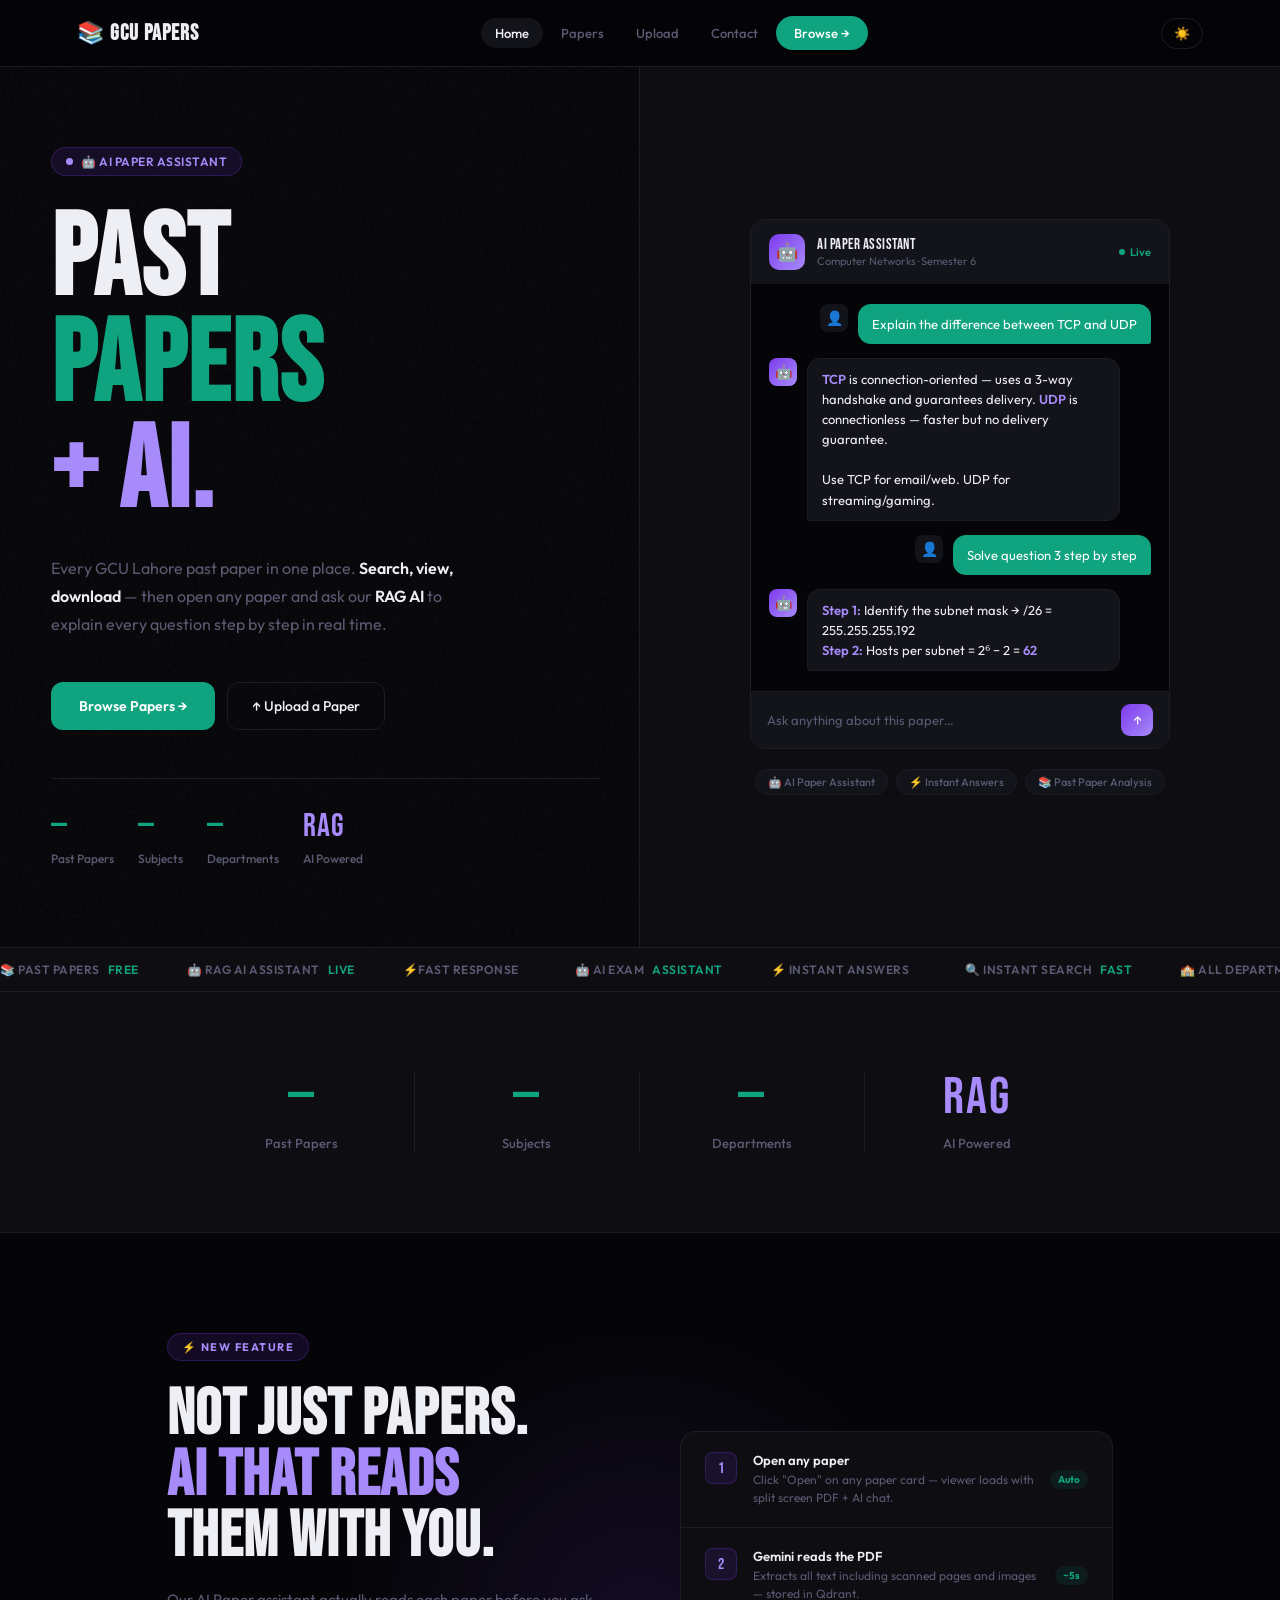
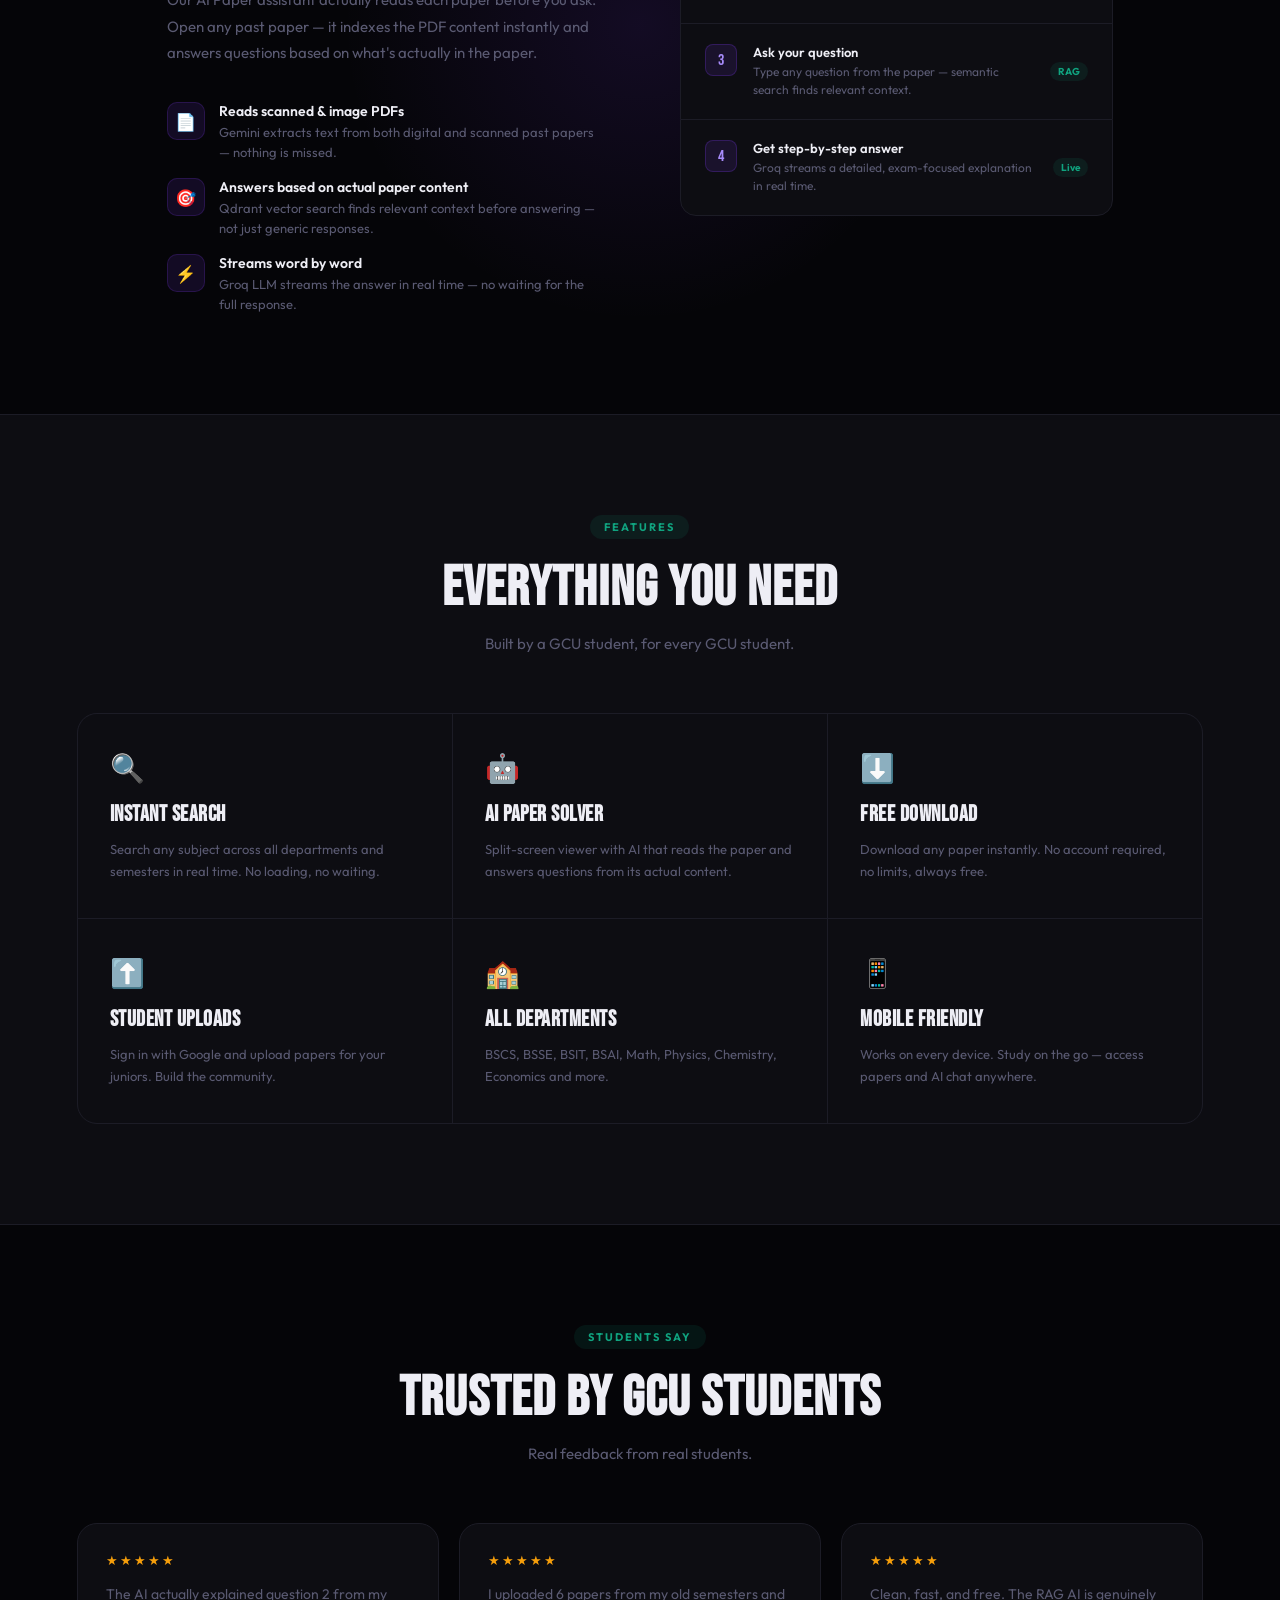
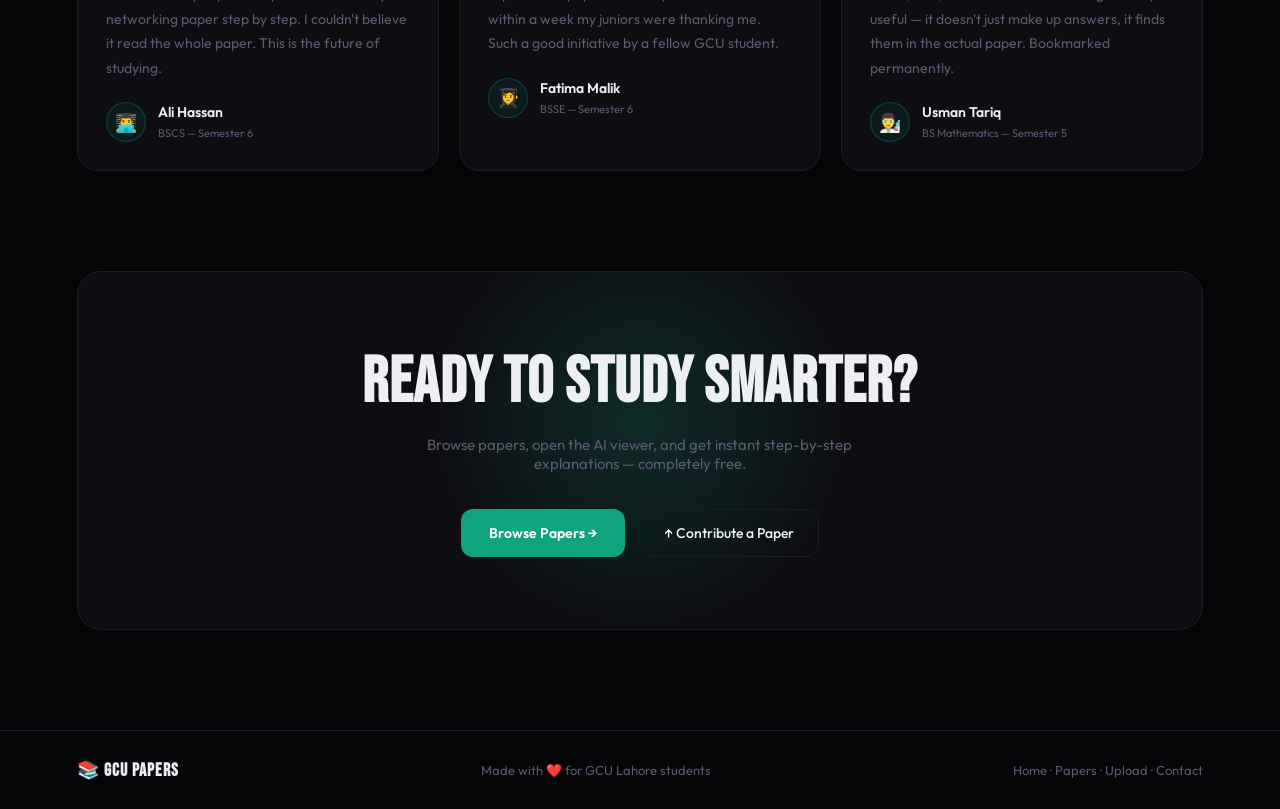
==== commit 603c92d2: "UI Improvements" ====
--- a/frontend/index.html
+++ b/frontend/index.html
@@ -898,7 +898,7 @@
     <div class="hero-left">
       <div class="hero-eyebrow">
         <div class="eyebrow-dot"></div>
-        Now with RAG AI Assistant
+        🤖 AI Paper Assistant
       </div>
 
       <h1 class="hero-h1">
@@ -946,7 +946,7 @@
         <div class="ai-demo-header">
           <div class="ai-demo-icon">🤖</div>
           <div>
-            <div class="ai-demo-title">RAG STUDY ASSISTANT</div>
+            <div class="ai-demo-title">AI PAPER ASSISTANT</div>
             <div class="ai-demo-sub">Computer Networks · Semester 6</div>
           </div>
           <div class="ai-demo-badge">
@@ -1050,7 +1050,7 @@
           Them With You.
         </h2>
         <p class="ai-section-desc">
-          Our RAG AI assistant actually reads each paper before you ask.
+          Our AI Paper assistant actually reads each paper before you ask.
           Open any past paper — it indexes the PDF content instantly
           and answers questions based on what's actually in the paper.
         </p>
@@ -1134,7 +1134,7 @@
         </div>
         <div class="feat-card">
           <span class="feat-icon">🤖</span>
-          <h3>RAG AI Solver</h3>
+          <h3>AI Paper Solver</h3>
           <p>Split-screen viewer with AI that reads the paper and answers questions from its actual content.</p>
         </div>
         <div class="feat-card">
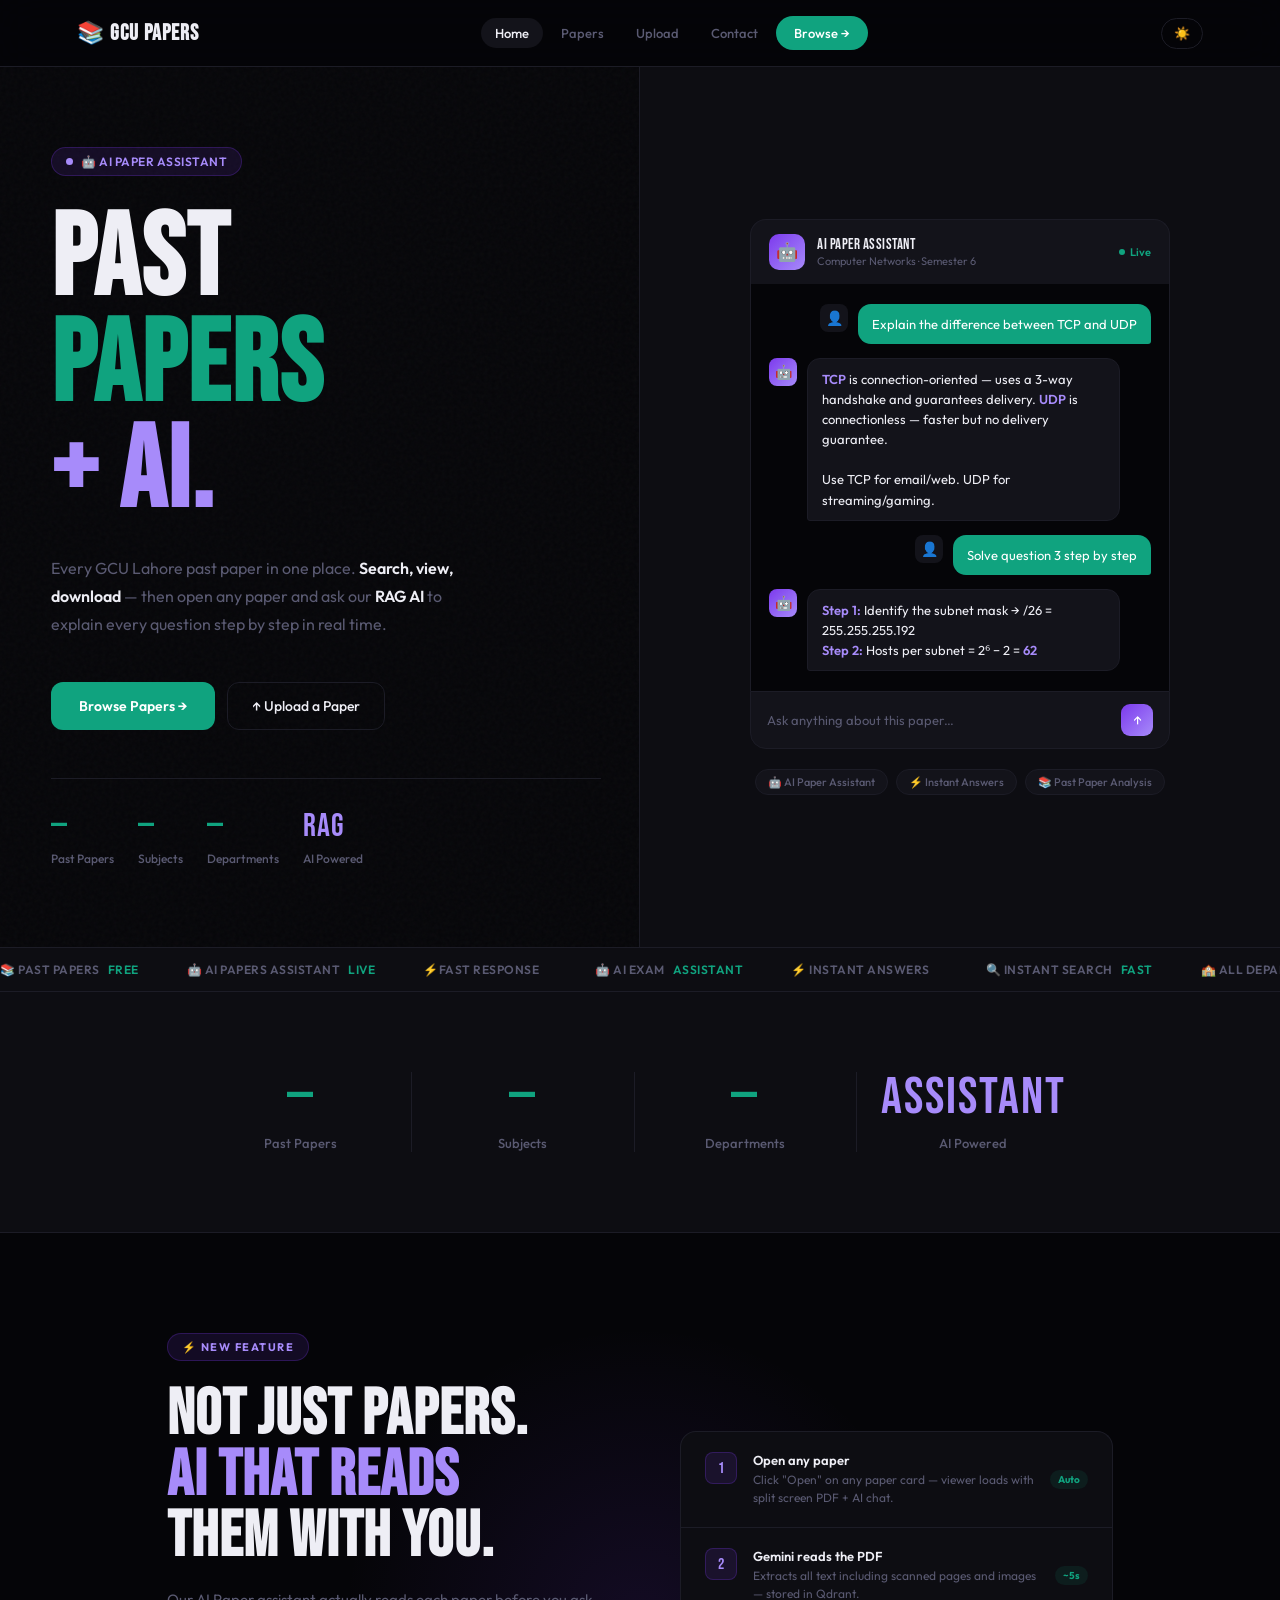
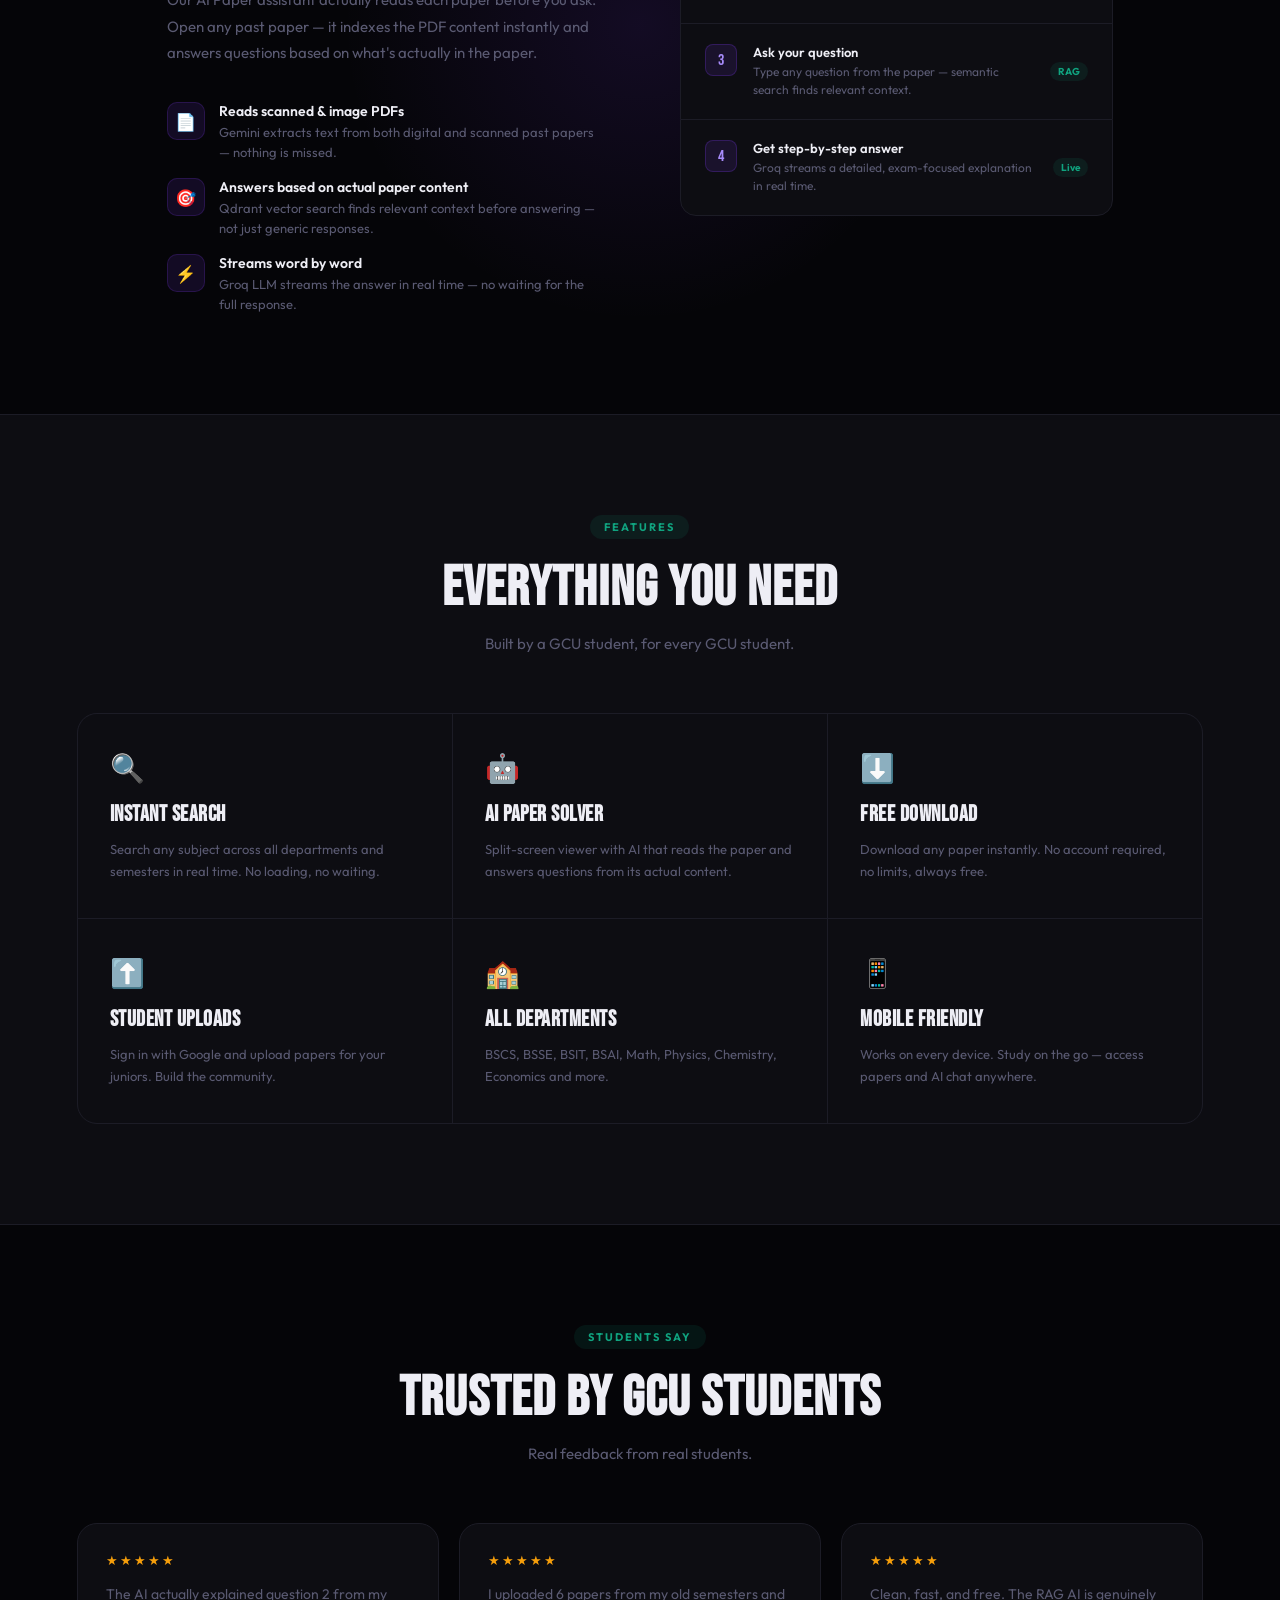
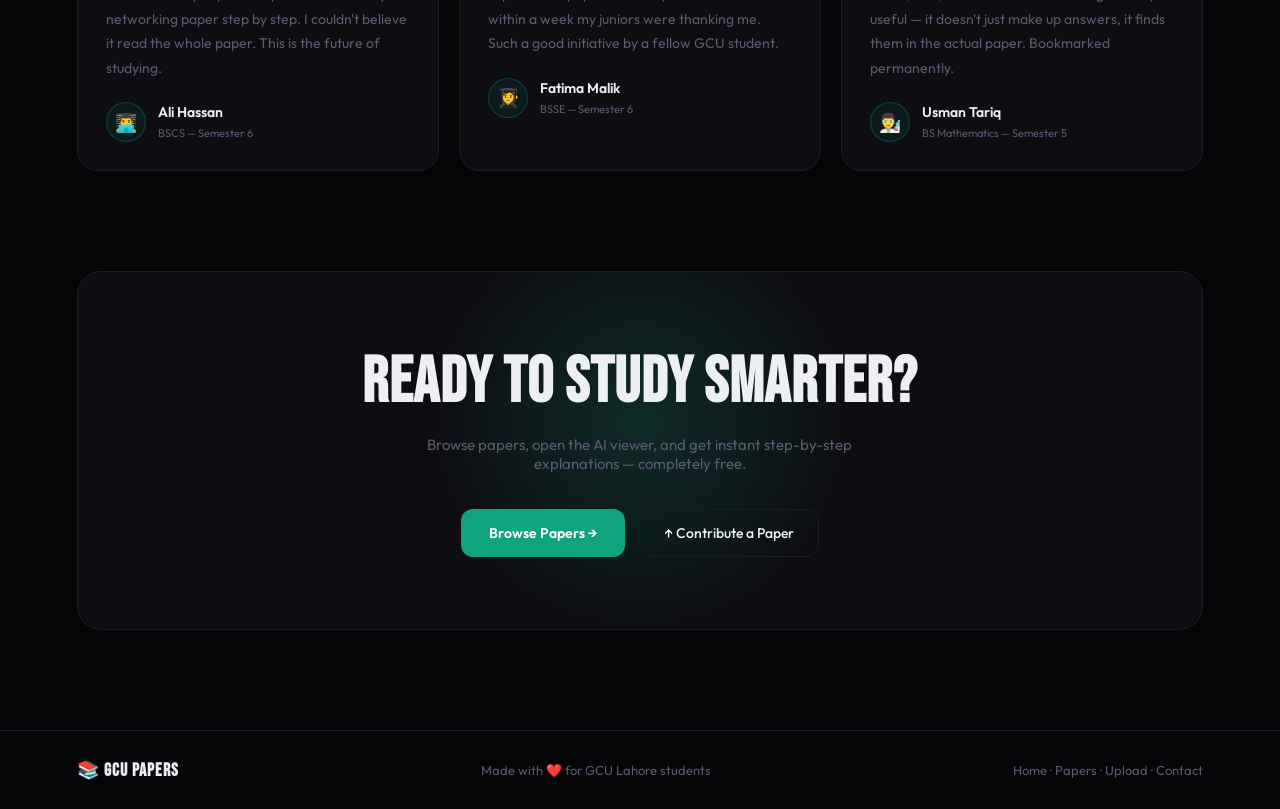
==== commit 66c7d162: "Optimized workflow" ====
--- a/frontend/index.html
+++ b/frontend/index.html
@@ -1001,7 +1001,7 @@
   <div class="marquee-strip">
     <div class="marquee-track">
       <div class="marquee-item">📚 Past Papers <span>Free</span></div>
-      <div class="marquee-item">🤖 RAG AI Assistant <span>Live</span></div>
+      <div class="marquee-item">🤖 AI Papers Assistant <span>Live</span></div>
       <div class="marquee-item">⚡Fast Response <span></span></div>
       <div class="marquee-item">🤖 AI Exam <span>Assistant</span></div>
       <div class="marquee-item">⚡ Instant Answers <span></span></div>
@@ -1030,7 +1030,7 @@
           <span class="stat-block-lbl">Departments</span>
         </div>
         <div class="stat-block">
-          <span class="stat-block-num" style="color:#a78bfa;">RAG</span>
+          <span class="stat-block-num" style="color:#a78bfa;">Assistant</span>
           <span class="stat-block-lbl">AI Powered</span>
         </div>
       </div>
